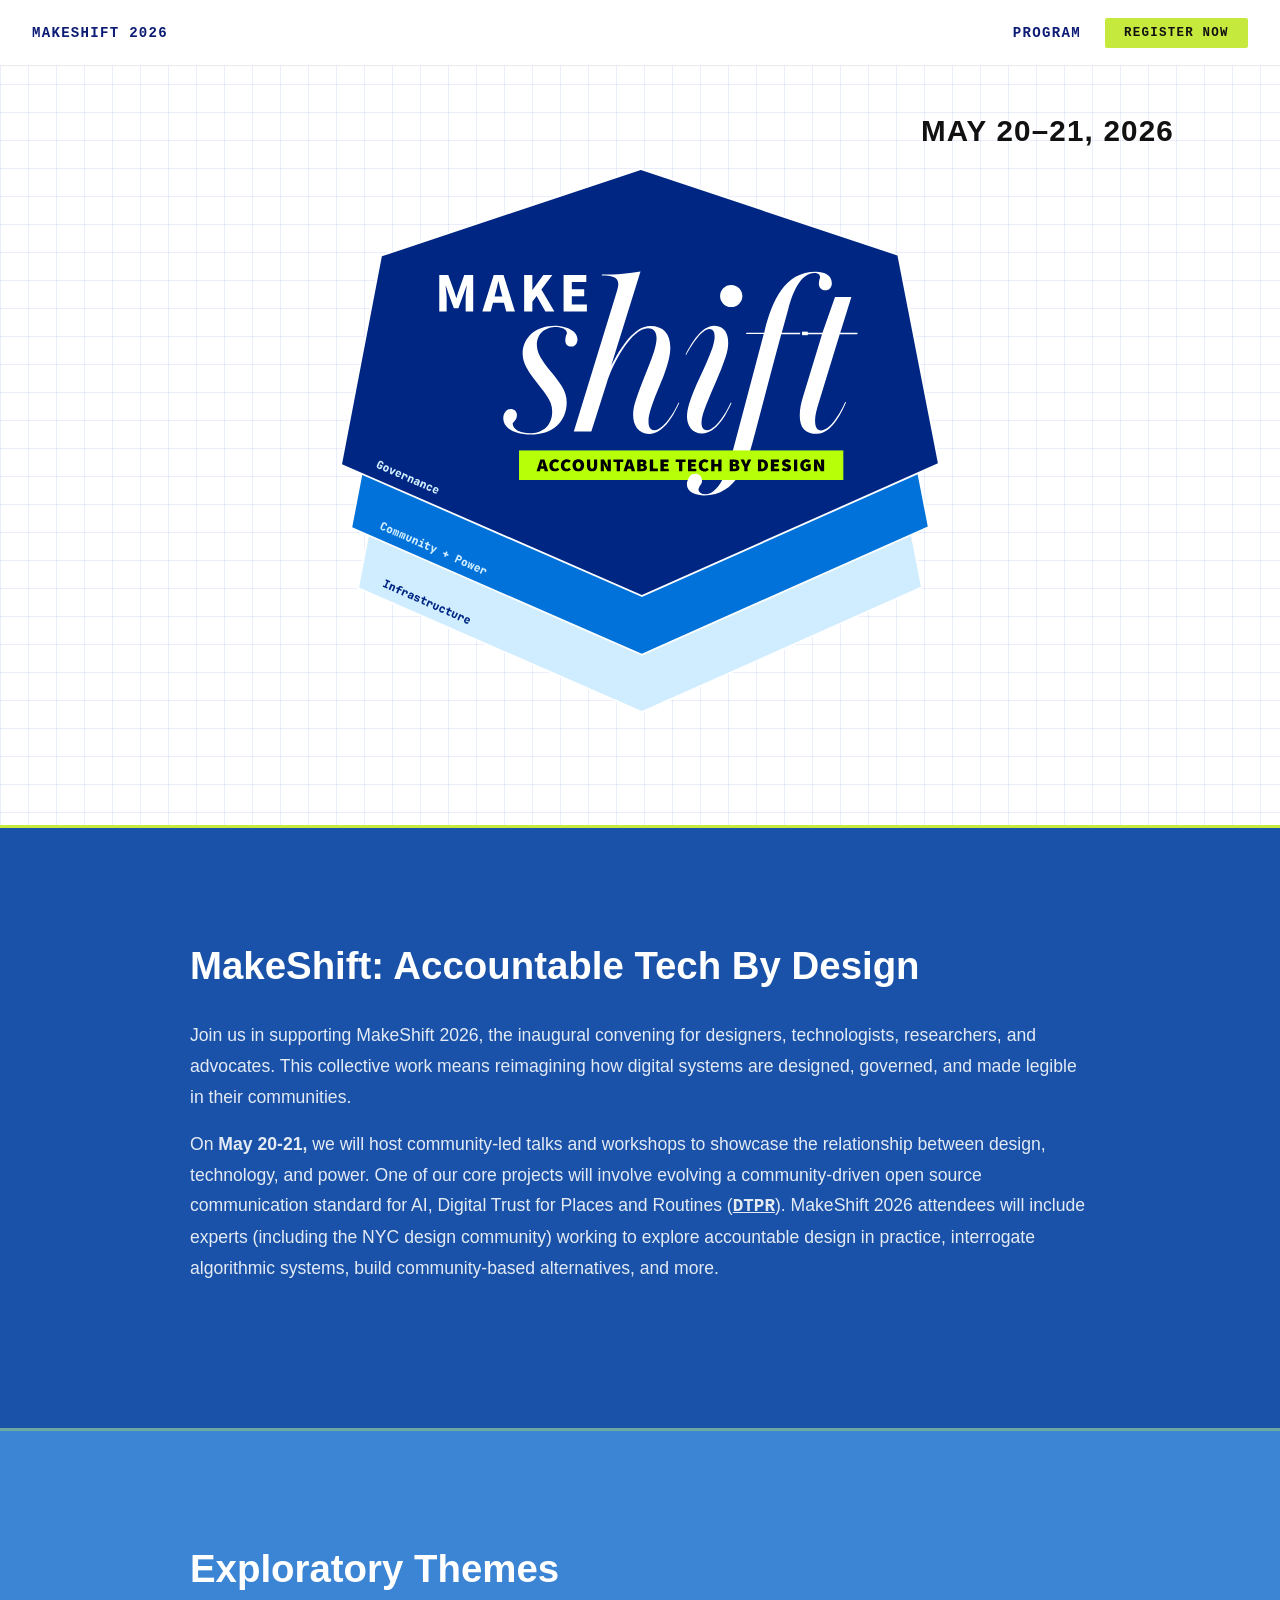
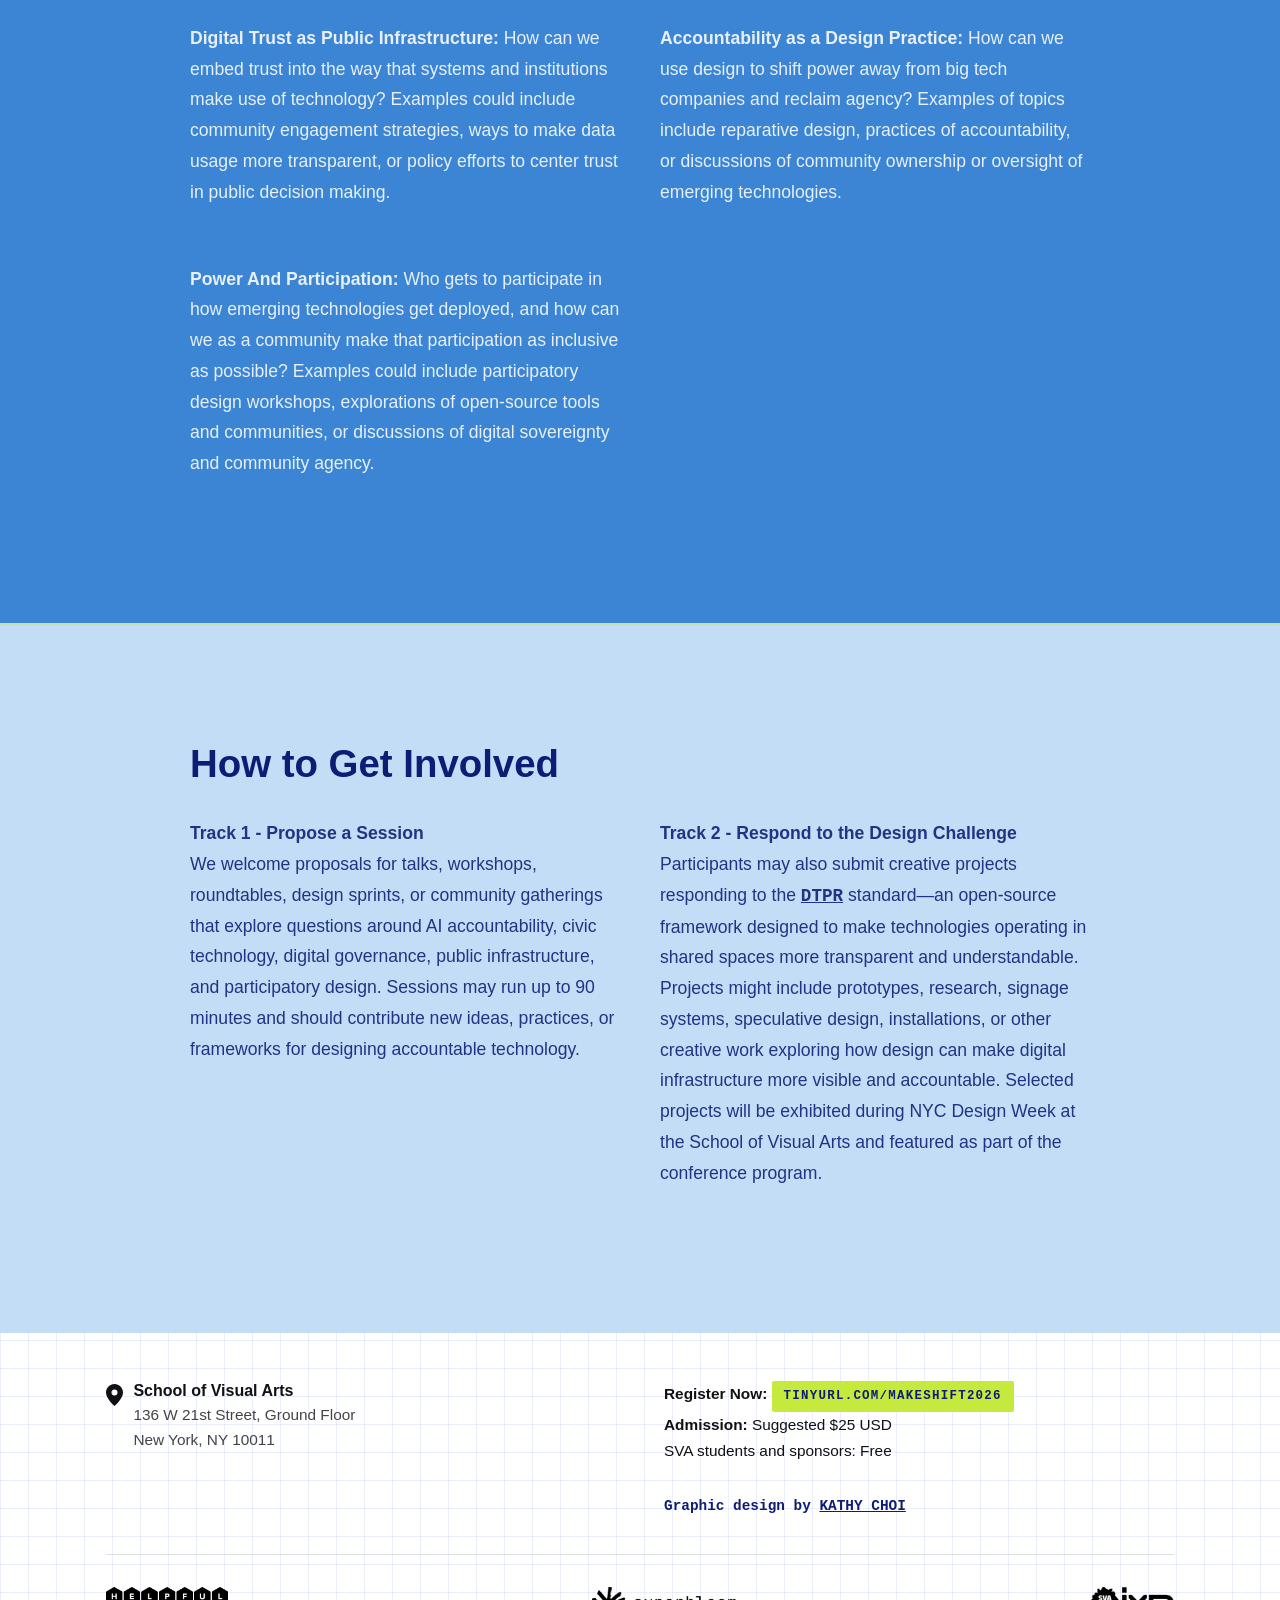
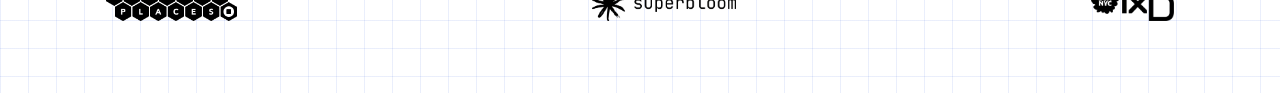
==== index.html @ b80d4a47 "Schedule upload Adds schedule and program" ====
<!DOCTYPE html>
<html lang="en">
<head>
  <meta charset="UTF-8">
  <meta name="viewport" content="width=device-width, initial-scale=1.0">
  <title>MakeShift 2026: Accountable Tech by Design</title>
  <link rel="preconnect" href="https://fonts.googleapis.com">
  <link rel="preconnect" href="https://fonts.gstatic.com" crossorigin>
  <link rel="stylesheet" type="text/css" href="style.css">

<!-- Privacy-friendly analytics by Plausible -->
<script async src="https://plausible.io/js/pa-3AYL2GlXq-wwllqpVMSTU.js"></script>
<script>
  window.plausible=window.plausible||function(){(plausible.q=plausible.q||[]).push(arguments)},plausible.init=plausible.init||function(i){plausible.o=i||{}};
  plausible.init()
</script>



</head>
<body>

  <nav>
            <a href="index.html" class="nav-brand">MakeShift 2026</a>
            <div class="nav-links">
                <a class="nav-brand" href="program.html">Program</a>
                <a class="btn-register" href="https://luma.com/602z282n">Register Now</a>
            </div>
        </nav>

  <div class="page">

    <p class="date">MAY 20–21, 2026</p>

    <!-- ── BADGE ────────────────────────────── -->
    <div class="hero">
      <div class="badge-wrap">
        <img src="assets/makeshift_hexagon.svg"
             alt="MakeShift 2026 — Accountable Tech by Design conference poster">
      </div>
    </div>

  </div><!-- /page (hero) -->

  <!-- ── THEME BLOCKS ─────────────────────── -->

  <section class="theme-block theme-gov">
    <div class="theme-inner">
      <p class="theme-label"></p>
      <h2 class="theme-title">MakeShift: Accountable Tech By Design</h2>
      <div >
        <p>Join us in supporting MakeShift 2026, the inaugural convening for designers, technologists, researchers, and advocates. This collective work means reimagining how digital systems are designed, governed, and made legible in their communities.


        </p>
          <p>On <strong>May 20-21,</strong> we will host community-led talks and workshops to showcase the relationship between design, technology, and power. One of our core projects will involve evolving a community-driven open source communication standard for AI, Digital Trust for Places and Routines (<a href="https://dtpr.io" style="color: #ffffff">DTPR</a>). MakeShift 2026 attendees will include experts (including the NYC design community) working to explore accountable design in practice, interrogate algorithmic systems, build community-based alternatives, and more. </p>


      </div>
    </div>
  </section>

  <section class="theme-block theme-royal">
    <div class="theme-inner">
      <p class="theme-label"></p>
      <h2 class="theme-title">Exploratory Themes</h2>
      <div class="theme-cols">
        <p><strong>Digital Trust as Public Infrastructure: </strong> How can we embed trust into the way that systems and institutions make use of technology? Examples could include community engagement strategies, ways to make data usage more transparent, or policy efforts to center trust in public decision making. </p>

        <p><strong>Accountability as a Design Practice:</strong> How can we use design to shift power away from big tech companies and reclaim agency? Examples of topics include reparative design, practices of accountability, or discussions of community ownership or oversight of emerging technologies.</p>

        <p><strong>Power And Participation:</strong> Who gets to participate in how emerging technologies get deployed, and how can we as a community make that participation as inclusive as possible? Examples could include participatory design workshops, explorations of open-source tools and communities, or discussions of digital sovereignty and community agency.</p>
      </div>
    </div>
  </section>

  <section class="theme-block theme-pale">
    <div class="theme-inner">
      <p class="theme-label"></p>
      <h2 class="theme-title">How to Get Involved</h2>
      <div class="theme-cols">
        <p><strong>Track 1 - Propose a Session</strong>

<br>We welcome proposals for talks, workshops, roundtables, design sprints, or community gatherings that explore questions around AI accountability, civic technology, digital governance, public infrastructure, and participatory design. Sessions may run up to 90 minutes and should contribute new ideas, practices, or frameworks for designing accountable technology.</p>
        <p><strong>Track 2 - Respond to the Design Challenge</strong>

<br>Participants may also submit creative projects responding to the <a href="https://dtpr.io">DTPR</a> standard—an open-source framework designed to make technologies operating in shared spaces more transparent and understandable.

Projects might include prototypes, research, signage systems, speculative design, installations, or other creative work exploring how design can make digital infrastructure more visible and accountable. Selected projects will be exhibited during NYC Design Week at the School of Visual Arts and featured as part of the conference program.</p>
      </div>
    </div>
  </section>

  <div class="page">
    <!-- ── INFO ─────────────────────────────── -->
    <div class="info">
      <div class="venue">
        <div class="venue-row">
          <svg class="pin" width="17" height="22" viewBox="0 0 17 22" fill="none">
            <path d="M8.5 0C3.81 0 0 3.81 0 8.5c0 6.38 8.5 13.5 8.5 13.5S17 14.88 17 8.5C17 3.81 13.19 0 8.5 0zm0 11.5a3 3 0 1 1 0-6 3 3 0 0 1 0 6z" fill="#111"/>
          </svg>
          <div>
            <div class="venue-name">School of Visual Arts</div>
            <div class="venue-addr">136 W 21st Street, Ground Floor<br>New York, NY 10011</div>
            
          </div>
        </div>
      </div>

      <div class="registration">
        <p class="reg-item"><strong>Register Now:</strong>  <a class="btn-footer" href="https://luma.com/602z282n">tinyurl.com/makeshift2026</a>
        <p class="reg-item"><strong>Admission:</strong> Suggested $25 USD<br>SVA students and sponsors: Free</p>
        <br><p class="cite-kathy">Graphic design by <a href="https://kathleenchoi.com">Kathy Choi</a></</p>
      </div>
    </div>

    <hr>

    <!-- ── LOGOS ─────────────────────────────── -->
    <div class="logos">
     <img src="assets/hp-black.png" alt="Helpful Places logo">
     <img src="assets/sprblm-horizontal.png" alt="superbloom logo">
     <img src="assets/ixd-logo.png" alt="ixd sva logo">
     
    </div>

  </div><!-- /page -->

</body>
</html>
---- style.css ----
@font-face {
      font-family: 'JetBrains Mono';
      src: url('Fonts/JetBrainsMono-ExtraBold.ttf') format('truetype');
      font-weight: 800;
}
@font-face {
    font-family: 'Source Sans';
    src: url('Fonts/SourceSansVariable-Roman.otf') format('opentype');
    font-weight: 100 900;
}

*, *::before, *::after { box-sizing: border-box; margin: 0; padding: 0; }

:root {
    --navy:       #0d1c75;
    --gov-blue:   #1952a8;
    --royal-blue: #3b85d4;
    --pale-blue:  #c2ddf5;
    --lime:       #c6e93d;
    --ink:        #111111;
    --grid:       rgba(65, 105, 225, 0.11);
}

body {
    font-family: 'Source Sans', 'Helvetica Neue', Arial, sans-serif;
    font-weight: 400;
    background-color: #ffffff;
    background-image:
    linear-gradient(var(--grid) 1px, transparent 1px),
    linear-gradient(90deg, var(--grid) 1px, transparent 1px);
    background-size: 28px 28px;
    color: var(--ink);
    min-height: 100vh;
}

/* ── NAV ─────────────────────────────────── */
nav {
    display: flex;
    align-items: center;
    justify-content: space-between;
    padding: 1.1rem 2rem;
    border-bottom: 1px solid rgba(0,0,0,0.08);
    background: rgba(255,255,255,0.88);
    backdrop-filter: blur(6px);
    position: sticky;
    top: 0;
    z-index: 100;
    
}

.nav-brand {
    font-family: 'JetBrains Mono', 'Courier New', monospace;
    font-weight: 800;
    font-size: 0.88rem;
    letter-spacing: 0.09em;
    white-space: nowrap;
    text-transform: uppercase;
    text-decoration:none;
    
}

.nav-links{
    display:flex;
    gap:1.5rem;
    align-items:center;
} 

.btn-register {
    display: inline-block;
    background: var(--lime);
    color: var(--ink);
    font-family: 'JetBrains Mono', 'Courier New', monospace;
    font-weight: 800;
    font-size: 0.78rem;
    letter-spacing: 0.1em;
    text-transform: uppercase;
    text-decoration: none;
    padding: 0.5rem 1.2rem;
    border-radius: 2px;
    transition: opacity 0.15s;
}
.btn-register:hover { opacity: 0.6; }

.btn-footer {
    display: inline-block;
    background: var(--lime);
    color: var(--navy);
    font-family: 'JetBrains Mono', 'Courier New', monospace;
    font-weight: 800;
    font-size: 0.78rem;
    letter-spacing: 0.1em;
    text-transform: uppercase;
    text-decoration: none;
    padding: 0.3rem 0.75rem;
    border-radius: 2px;
    transition: opacity 0.15s;
}
.btn-footer:hover { opacity: 0.6; }
 

/* ── PAGE ────────────────────────────────── */
.page {
    max-width: 1100px;
    margin: 0 auto;
    padding: 3rem 1rem 4.5rem;
}

/* ── DATE ────────────────────────────────── */
.date {
    text-align: right;
    font-family: 'Source Sans', sans-serif;
    font-weight: 900;
    font-size: clamp(1.3rem, 2.8vw, 1.85rem);
    letter-spacing: 0.04em;
    margin-bottom: 1.25rem;
}

/* ── HERO BADGE ──────────────────────────── */
.hero {
    display: flex;
    justify-content: center;
    margin-bottom: 2.5rem;
}

.badge-wrap {
    width: 100%;
    max-width: 600px;
}
.badge-wrap img {
    width: 100%;
    height: auto;
    display: block;
}

/* ── INFO GRID ───────────────────────────── */
.info {
    display: grid;
    grid-template-columns: 1fr 1fr;
    gap: 3rem;
    margin-bottom: 2.5rem;
    align-items: start;
}

.venue-row { display: flex; gap: 0.65rem; align-items: flex-start; }
.pin { flex-shrink: 0; margin-top: 3px; }
.venue-name { font-weight: 900; font-size: 1rem; line-height: 1.3; }
.venue-addr { color: #444; font-size: 0.96rem; line-height: 1.6; margin-top: 0.1rem; }
.cite-kathy {color: var(--navy); font-family: 'JetBrains Mono', 'Courier New', monospace; font-weight: 800; font-size: .9rem; margin-top: 1rem; }

.reg-item { font-size: 0.96rem; line-height: 1.7; }
.reg-item strong { font-weight: 900; }
a {
    color: var(--navy);
    font-family: 'JetBrains Mono', 'Courier New', monospace;
    font-weight: 800;
    text-transform: uppercase;
    text-decoration-line: underline;
    transition: opacity 0.15s;
}
a:hover { opacity: 0.6; }

/* ── THEME BLOCKS ────────────────────────── */
.theme-block {
    padding: 5rem 2rem 8rem;
    background-attachment: fixed; /* subtle parallax feel */
    
}
.theme-inner {
    max-width: 900px;
    margin: 0 auto;
}
.theme-label {
    font-family: 'JetBrains Mono', 'Courier New', monospace;
    font-weight: 800;
    font-size: 0.78rem;
    letter-spacing: 0.14em;
    text-transform: uppercase;
    margin-bottom: 1.25rem;
    opacity: 0.6;
}
.theme-title {
    font-family: 'Source Sans', sans-serif;
    font-weight: 900;
    font-size: clamp(1.6rem, 3.5vw, 2.4rem);
    line-height: 1.15;
    margin-bottom: 2rem;
    
}
.theme-cols {
    display: grid;
    grid-template-columns: 1fr 1fr;
    gap: 2.5rem;
    
}
.theme-block div p {
    font-size: 1.1rem;
    line-height: 1.75;
    opacity: 0.88;
    padding-bottom: 1rem;
}

/* Block colours */
.theme-gov   { background: #1952a8; color: #ffffff; }
.theme-royal { background: #3b85d4; color: #ffffff; }
.theme-pale  { background: #c2ddf5; color: #0d1c75; }

/* Lime accent stripe above each block */
.theme-block + .theme-block { border-top: 3px solid rgba(198,233,61,0.35); }
.theme-gov { border-top: 3px solid var(--lime); }

/* ── DIVIDER ─────────────────────────────── */
hr { border: none; border-top: 1.5px solid #e0e0e0; margin-bottom: 2rem; margin-top: 1rem }

/* ── LOGOS ───────────────────────────────── */
.logos {
    display: flex;
    align-items: center;
    justify-content: space-between;
    flex-wrap: wrap;
    gap: 1.5rem;
}
.logos img { height: 34px; width: auto; object-fit: contain; }
.ixd-logo {
    display: flex;
    align-items: center;
    gap: 6px;
    font-family: 'JetBrains Mono', monospace;
    font-weight: 800;
    font-size: 1.15rem;
    letter-spacing: 0.04em;
}

/*-----SCHEDULE------------------------------*/
.schedule{
    padding:0 32px 48px;
    background-color:#f5f0e8
}

.day-schedule-table{
    width:100%;
    border-collapse:collapse;
    table-layout:fixed;
    font-family:'Source Sans', 'Helvetica Neue', Arial, sans-serif
    /* font-family: 'JetBrains Mono', 'Courier New', monospace; */
}

.day-schedule-table col.col-time {width:150px;}
.day-schedule-table col.col-session {width:auto;}
.day-schedule-table col.col-location {width:90px;}

/* Section header rows  */
.day-label{
    font-size: 13px;
    letter-spacing: 0.12em;
    text-transform: uppercase;
    color:#888;
    border-top: 1px solid #ccc;
    padding: 16px 0 12px;
}

.day-schedule-table td {
    padding:16px 12px 16px 0;
    border-bottom:1px solid #ddd;
    vertical-align: top;
}

.day-schedule-table td *{
    margin-bottom:15px;
}

.day-schedule-table td:first-child {
    padding-left:0;
}

.session-time {
    font-size:13px;
    font-weight:500;
    white-space:nowrap;
}

.session-title{
    font-size:16px;
    line-height:1.25;
    margin-bottom:4px;
    font-weight:800;
    text-transform:capitalize;
}

.session-desc{
    font-size:13px;
    line-height:1.5;
    margin-bottom: 6px;
}

.session-speaker{
    font-size:13px;
    font-weight:600;
    text-transform: uppercase;
}

.session-location {
    font-size:13px;
    white-space:nowrap
    
}

.session-label {
    display:inline-block;
    font-size:10px;
    font-weight:700;
    letter-spacing:0.1em;
    text-transform:uppercase;
    padding:3px 8px;
    margin-bottom:6px;

}

.label-break {background:#ddd; color:#666}
.label-plenary {background:#111; color: #fff}
.label-breakout {background:var(--royal-blue); color:#fff}



/* ── RESPONSIVE ──────────────────────────── */
@media (max-width: 580px) {
    nav {
        padding: 1rem 1.25rem;
        gap: 0.75rem;
        align-items:flex-start;
        padding-top:2.5rem;
    }
    .nav-brand {
        font-size: 0.82rem; /* slightly smaller so it doesn't crowd */
    }

    .nav-links {
        gap: 1rem;
        flex-direction: column;
        align-items:flex-end;
    }

    .btn-register {
        font-size: 0.72rem;
        padding: 0.45rem 0.9rem;
    }

    
    .page { padding: 2rem 1.25rem 3rem; }
    .info { grid-template-columns: 1fr; gap: 1.75rem; }
    .theme-block { padding: 3.5rem 1.25rem; }
    .theme-cols { grid-template-columns: 1fr; gap: 1.25rem; }
}
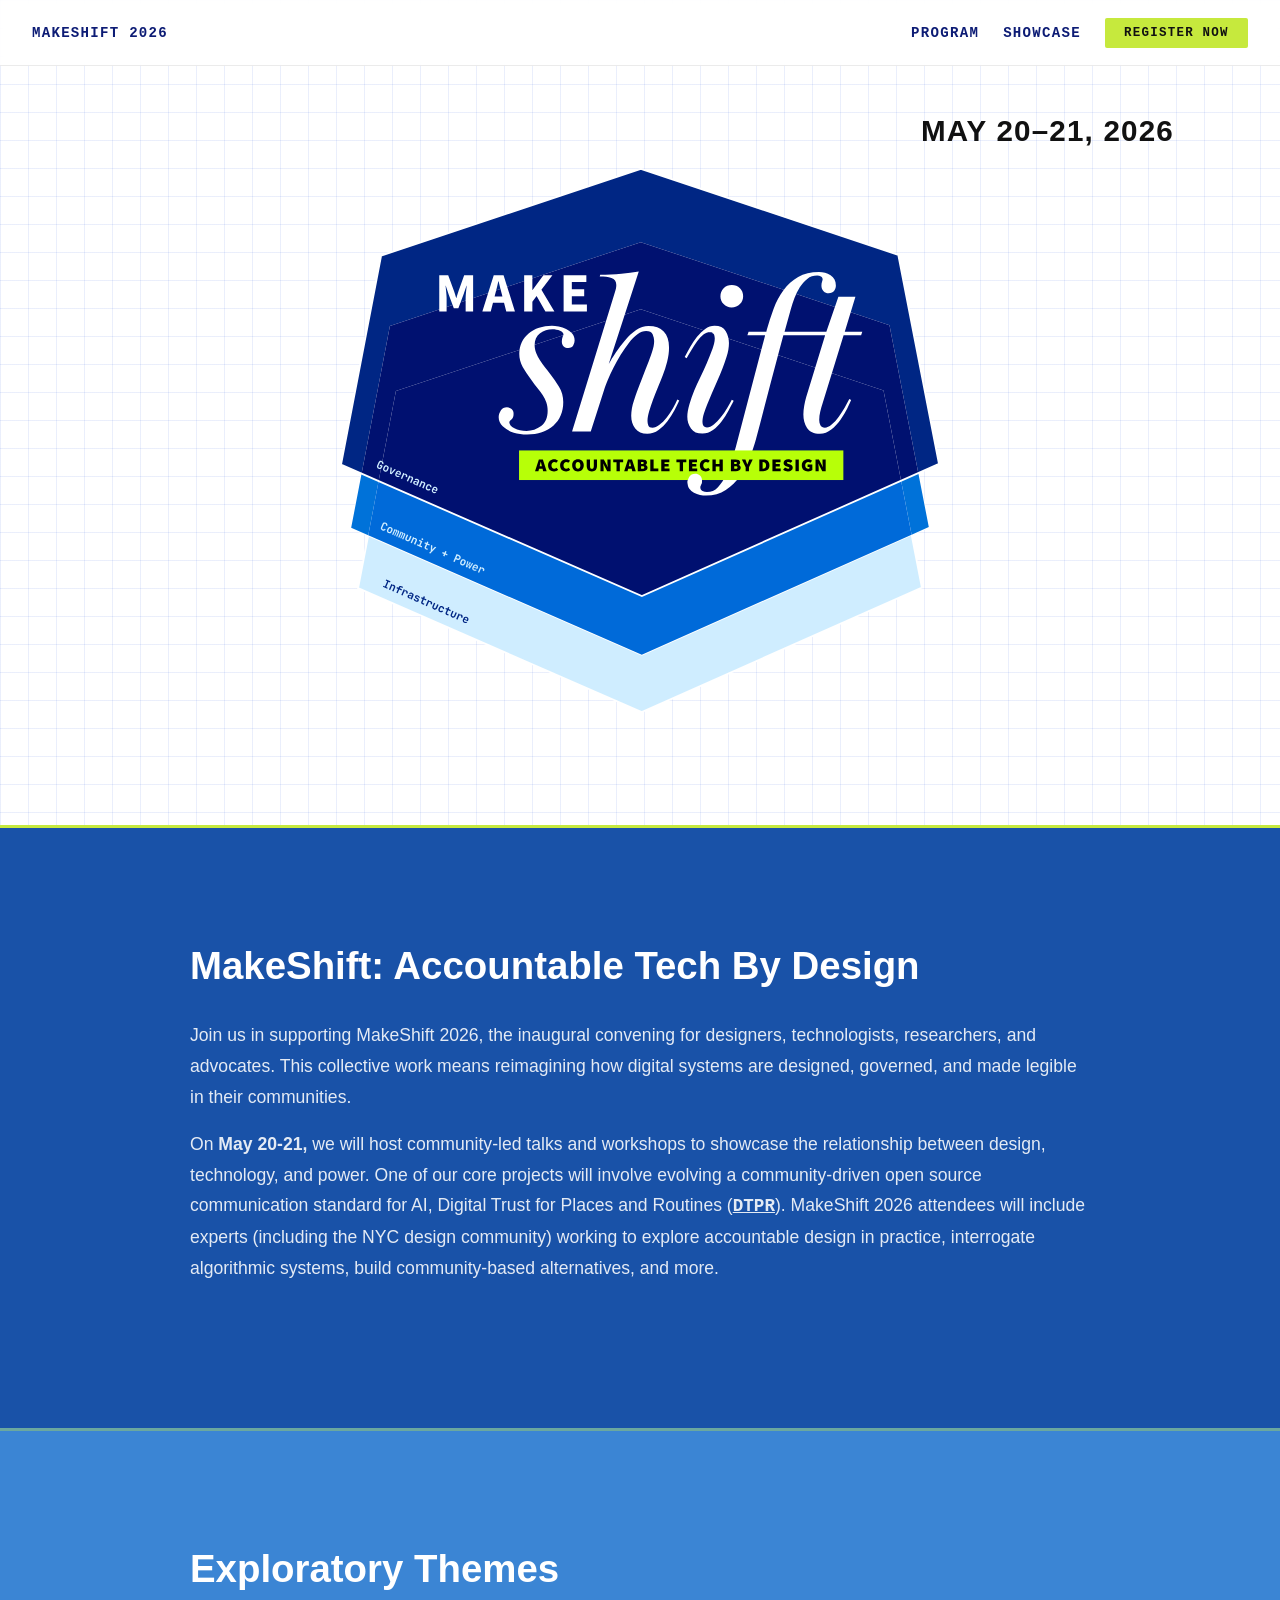
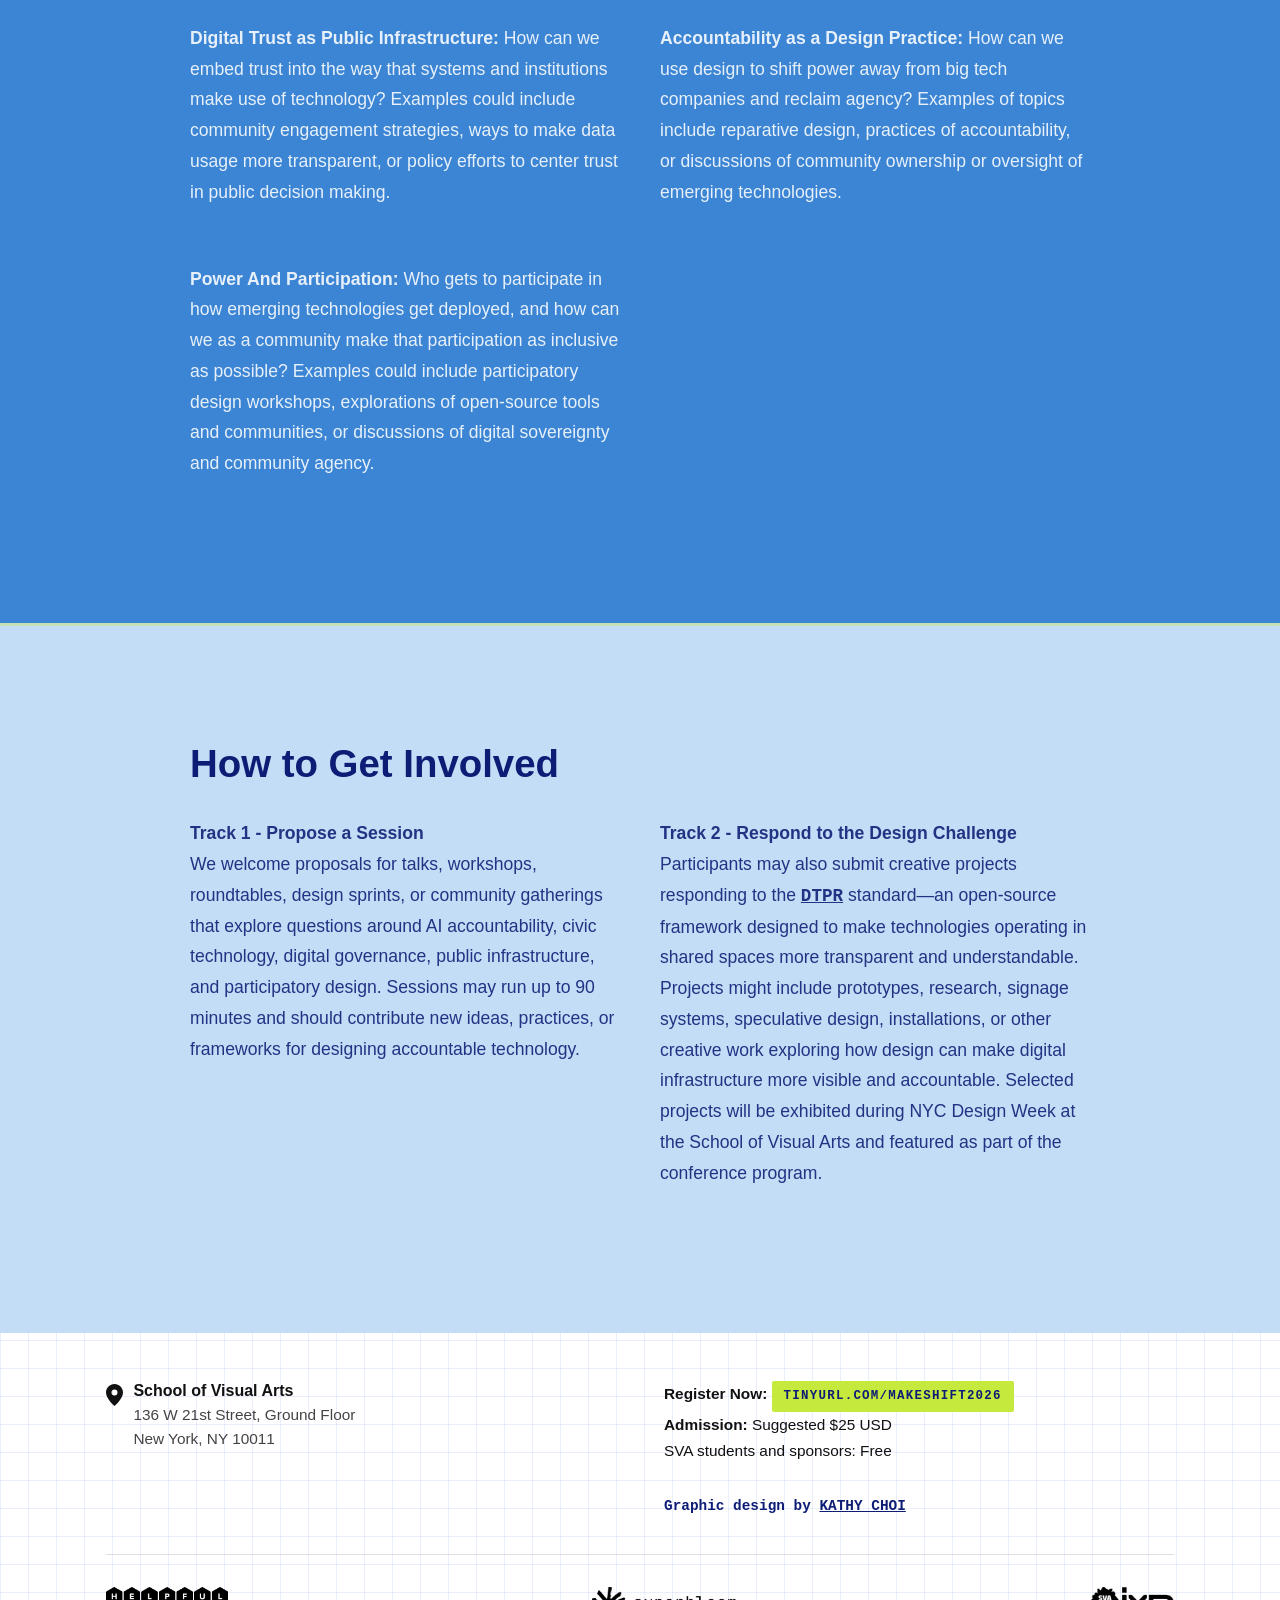
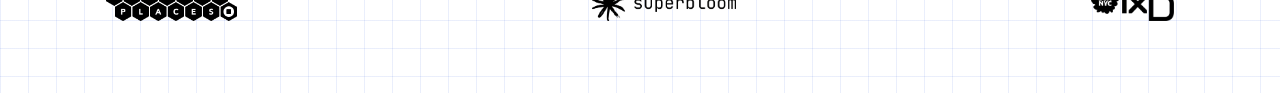
==== commit c46929d6: "Program and Showcase Updated program and showcase page" ====
--- a/index.html
+++ b/index.html
@@ -24,9 +24,11 @@
             <a href="index.html" class="nav-brand">MakeShift 2026</a>
             <div class="nav-links">
                 <a class="nav-brand" href="program.html">Program</a>
+                <a class="nav-brand" href="showcase.html">Showcase</a>
                 <a class="btn-register" href="https://luma.com/602z282n">Register Now</a>
             </div>
         </nav>
+
 
   <div class="page">
 
--- a/style.css
+++ b/style.css
@@ -233,7 +233,7 @@
 /*-----SCHEDULE------------------------------*/
 .schedule{
     padding:0 32px 48px;
-    background-color:#f5f0e8
+    background-color:rgb(255, 251, 246)
 }
 
 .day-schedule-table{
@@ -250,7 +250,7 @@
 
 /* Section header rows  */
 .day-label{
-    font-size: 13px;
+    font-size: 15px;
     letter-spacing: 0.12em;
     text-transform: uppercase;
     color:#888;
@@ -273,13 +273,13 @@
 }
 
 .session-time {
-    font-size:13px;
+    font-size:15px;
     font-weight:500;
     white-space:nowrap;
 }
 
 .session-title{
-    font-size:16px;
+    font-size:18px;
     line-height:1.25;
     margin-bottom:4px;
     font-weight:800;
@@ -287,7 +287,7 @@
 }
 
 .session-desc{
-    font-size:13px;
+    font-size:15px;
     line-height:1.5;
     margin-bottom: 6px;
 }
@@ -300,7 +300,7 @@
 
 .session-location {
     font-size:13px;
-    white-space:nowrap
+    white-space:nowrap;
     
 }
 
@@ -319,6 +319,57 @@
 .label-plenary {background:#111; color: #fff}
 .label-breakout {background:var(--royal-blue); color:#fff}
 
+.expo-items{
+    display:grid;
+    gap:0;
+    grid-template-columns: minmax(300px, 1fr) minmax(300px, 1fr);
+    padding:0 2rem;
+    font-family: 'Source Sans', 'Helvetica Neue', Arial, sans-serif;
+    
+}
+
+
+.expo-item{
+    padding:1.5rem;
+    border-right: 0.5px solid #666;
+    border-bottom: 0.5px solid #666;
+    background:rgb(255, 251, 246);
+}
+   
+
+.expo-item:nth-child(odd){
+     border-top:0.5rem solid var(--royal-blue)
+}
+
+.expo-item:nth-child(even){
+    border-top:0.5rem solid var(--lime)
+}
+
+
+.expo-people{
+    font-size:15px;
+    font-weight:400;
+    margin-bottom:0.75rem;
+    height:3rem;;
+    line-height:1.5;
+}
+
+.expo-title{
+    font-size:18px;
+    line-height:1.5;
+    margin-bottom:0.5rem;
+    font-weight:800;
+    text-transform:capitalize;
+}
+
+.expo-desc{
+    font-size:15px;
+    line-height:2;
+    margin-bottom: 6px;
+    line-height:1.5;
+
+}
+
 
 
 /* ── RESPONSIVE ──────────────────────────── */
@@ -349,4 +400,43 @@
     .info { grid-template-columns: 1fr; gap: 1.75rem; }
     .theme-block { padding: 3.5rem 1.25rem; }
     .theme-cols { grid-template-columns: 1fr; gap: 1.25rem; }
-}
+
+    /* Schedule: stack time/label above full-width title & description */
+    .schedule { padding: 0 16px 32px; }
+
+    .day-schedule-table,
+    .day-schedule-table tbody,
+    .day-schedule-table tr,
+    .day-schedule-table td {
+        display: block;
+        width: 100%;
+    }
+    .day-schedule-table { table-layout: auto; }
+    .day-schedule-table colgroup { display: none; }
+
+    .day-schedule-table tr {
+        padding: 14px 0;
+        border-bottom: 1px solid #ddd;
+    }
+    .day-schedule-table td {
+        padding: 0;
+        border-bottom: none;
+    }
+
+    .day-schedule-table td.day-label {
+        padding: 14px 0 10px;
+        border-bottom: none;
+    }
+
+    .session-time {
+        font-weight: 700;
+        margin-bottom: 8px;
+    }
+    .session-title {
+        font-size: 17px;
+    }
+
+    .expo-items{
+        grid-template-columns: 1fr;
+    }
+}
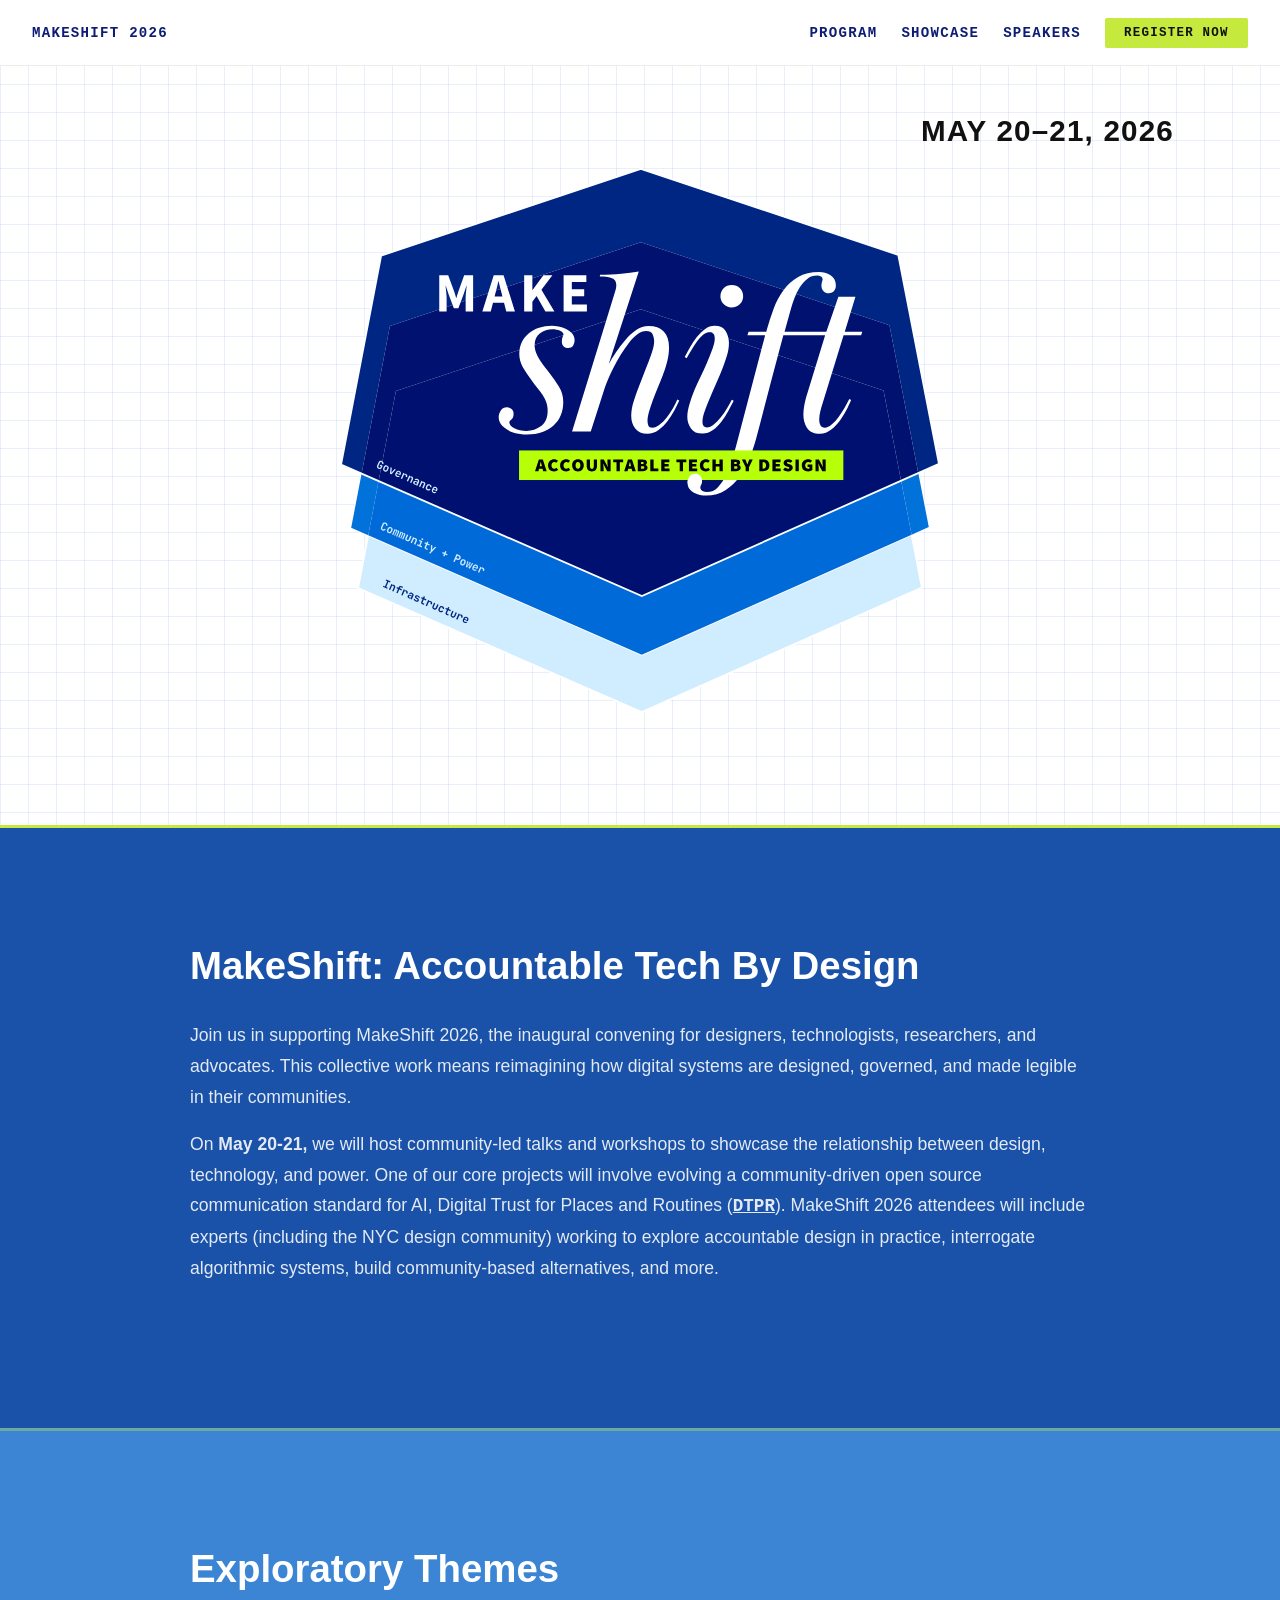
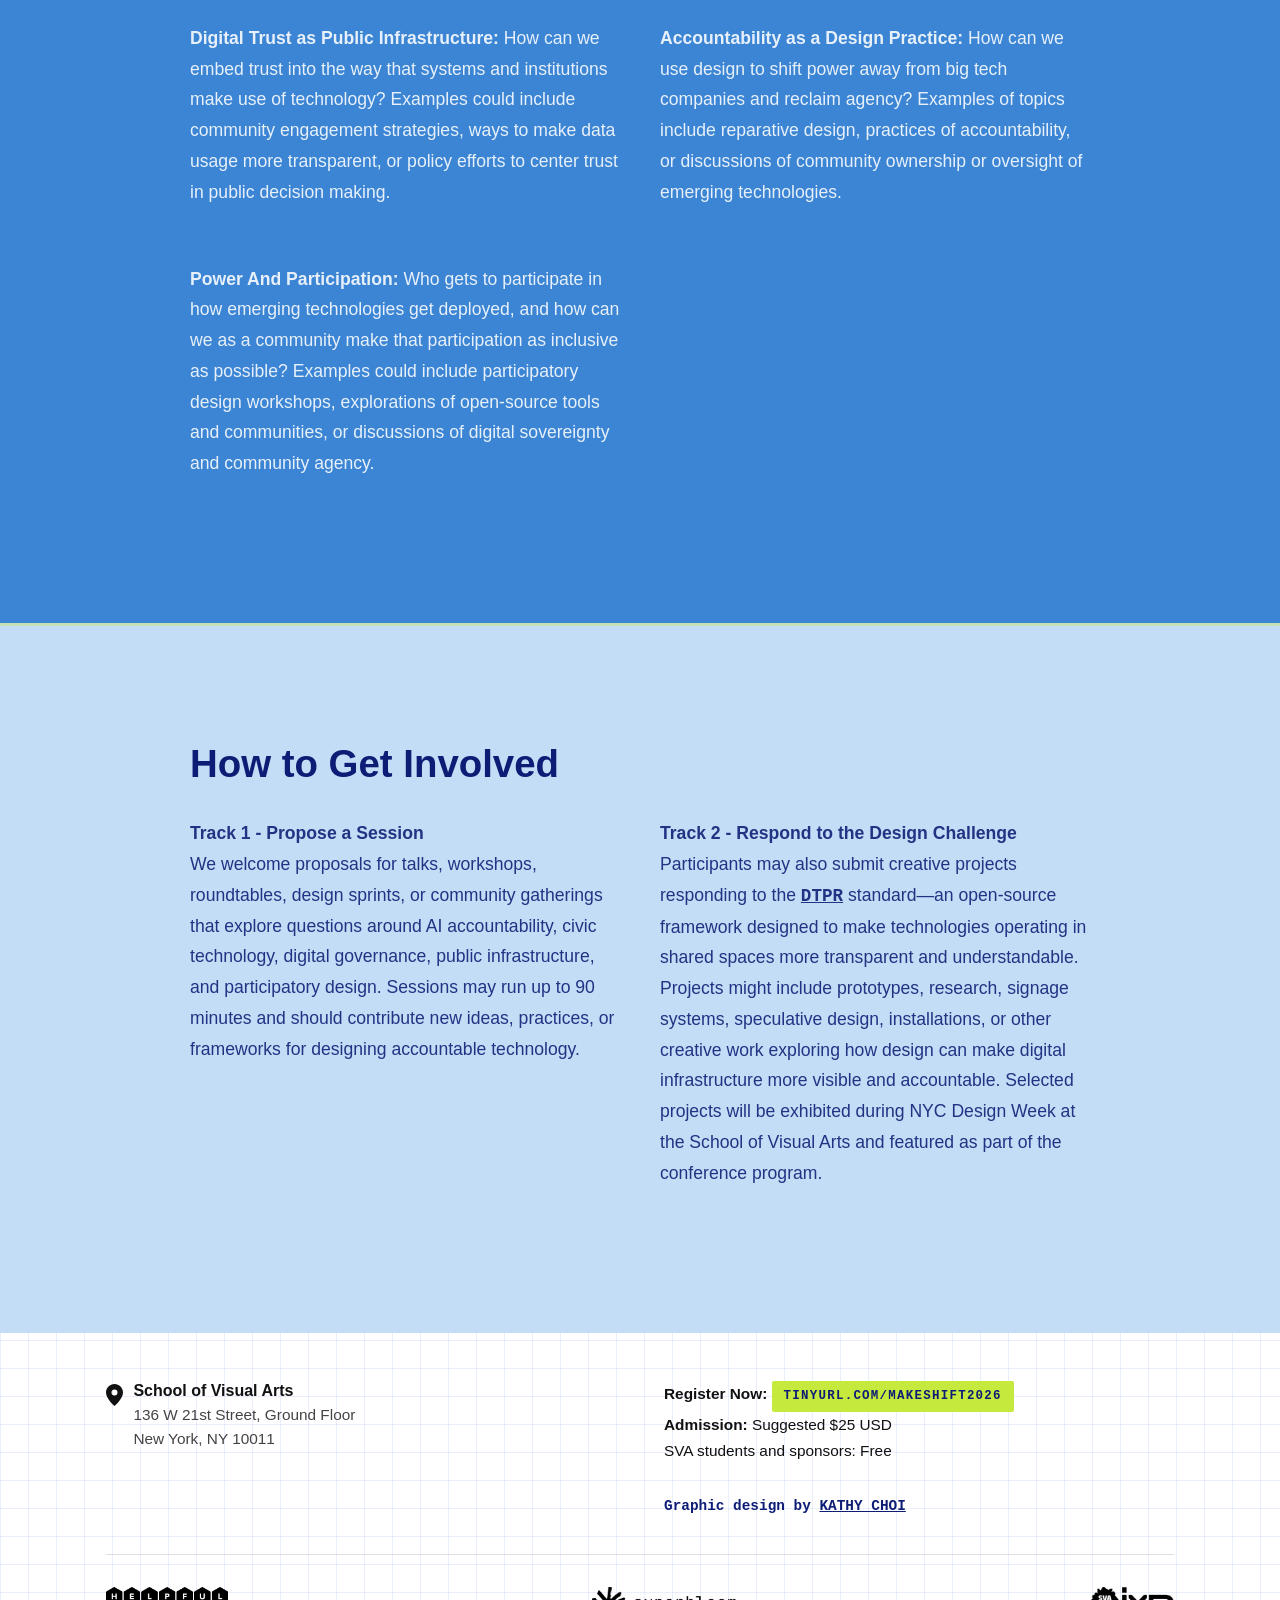
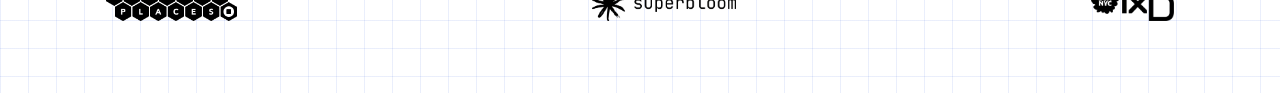
==== commit 07f37888: "speakers added speakers list" ====
--- a/index.html
+++ b/index.html
@@ -20,11 +20,12 @@
 </head>
 <body>
 
-  <nav>
+ <nav>
             <a href="index.html" class="nav-brand">MakeShift 2026</a>
             <div class="nav-links">
                 <a class="nav-brand" href="program.html">Program</a>
                 <a class="nav-brand" href="showcase.html">Showcase</a>
+                <a class="nav-brand" href="speakers.html">Speakers</a>
                 <a class="btn-register" href="https://luma.com/602z282n">Register Now</a>
             </div>
         </nav>
--- a/style.css
+++ b/style.css
@@ -337,27 +337,30 @@
 }
    
 
-.expo-item:nth-child(odd){
-     border-top:0.5rem solid var(--royal-blue)
-}
-
-.expo-item:nth-child(even){
-    border-top:0.5rem solid var(--lime)
-}
-
+.expo-pic-and-name{
+    display:flex;
+    align-items:center;
+    margin-bottom:20px;
+    margin-bottom:1.5rem;
+}
+.expo-pic-and-name img{
+    width:50px;
+    height:50px;
+    border-radius:50%;
+    margin-right:1rem;
+}
 
 .expo-people{
     font-size:15px;
     font-weight:400;
-    margin-bottom:0.75rem;
-    height:3rem;;
     line-height:1.5;
+    
 }
 
 .expo-title{
     font-size:18px;
     line-height:1.5;
-    margin-bottom:0.5rem;
+    margin-bottom:1rem;
     font-weight:800;
     text-transform:capitalize;
 }
@@ -368,6 +371,40 @@
     margin-bottom: 6px;
     line-height:1.5;
 
+}
+
+.profile-container{
+    display:grid;
+    grid-template-columns: 1fr 1fr;
+    background-color:rgb(255, 251, 246)
+}
+
+.profile{
+    padding:1.5rem;
+    font-family: 'Source Sans', 'Helvetica Neue', Arial, sans-serif;
+    font-size:16px;
+    line-height:1.5;
+    border-right: 0.5px solid #666;
+    border-bottom: 0.5px solid #666;
+    
+}
+
+
+.pic-and-name{
+    display:flex;
+    align-items: center;
+    margin-bottom:20px;
+    font-size:18px;
+    font-weight:800;
+}
+
+.pic-and-name img{
+    border-radius:50%;
+    width:125px;
+    height:125px;
+    object-fit:cover;
+    object-position:center;
+    margin-right:1rem;
 }
 
 
@@ -439,4 +476,8 @@
     .expo-items{
         grid-template-columns: 1fr;
     }
-}
+
+    .profile-container{
+        grid-template-columns: 1fr;
+    }
+}
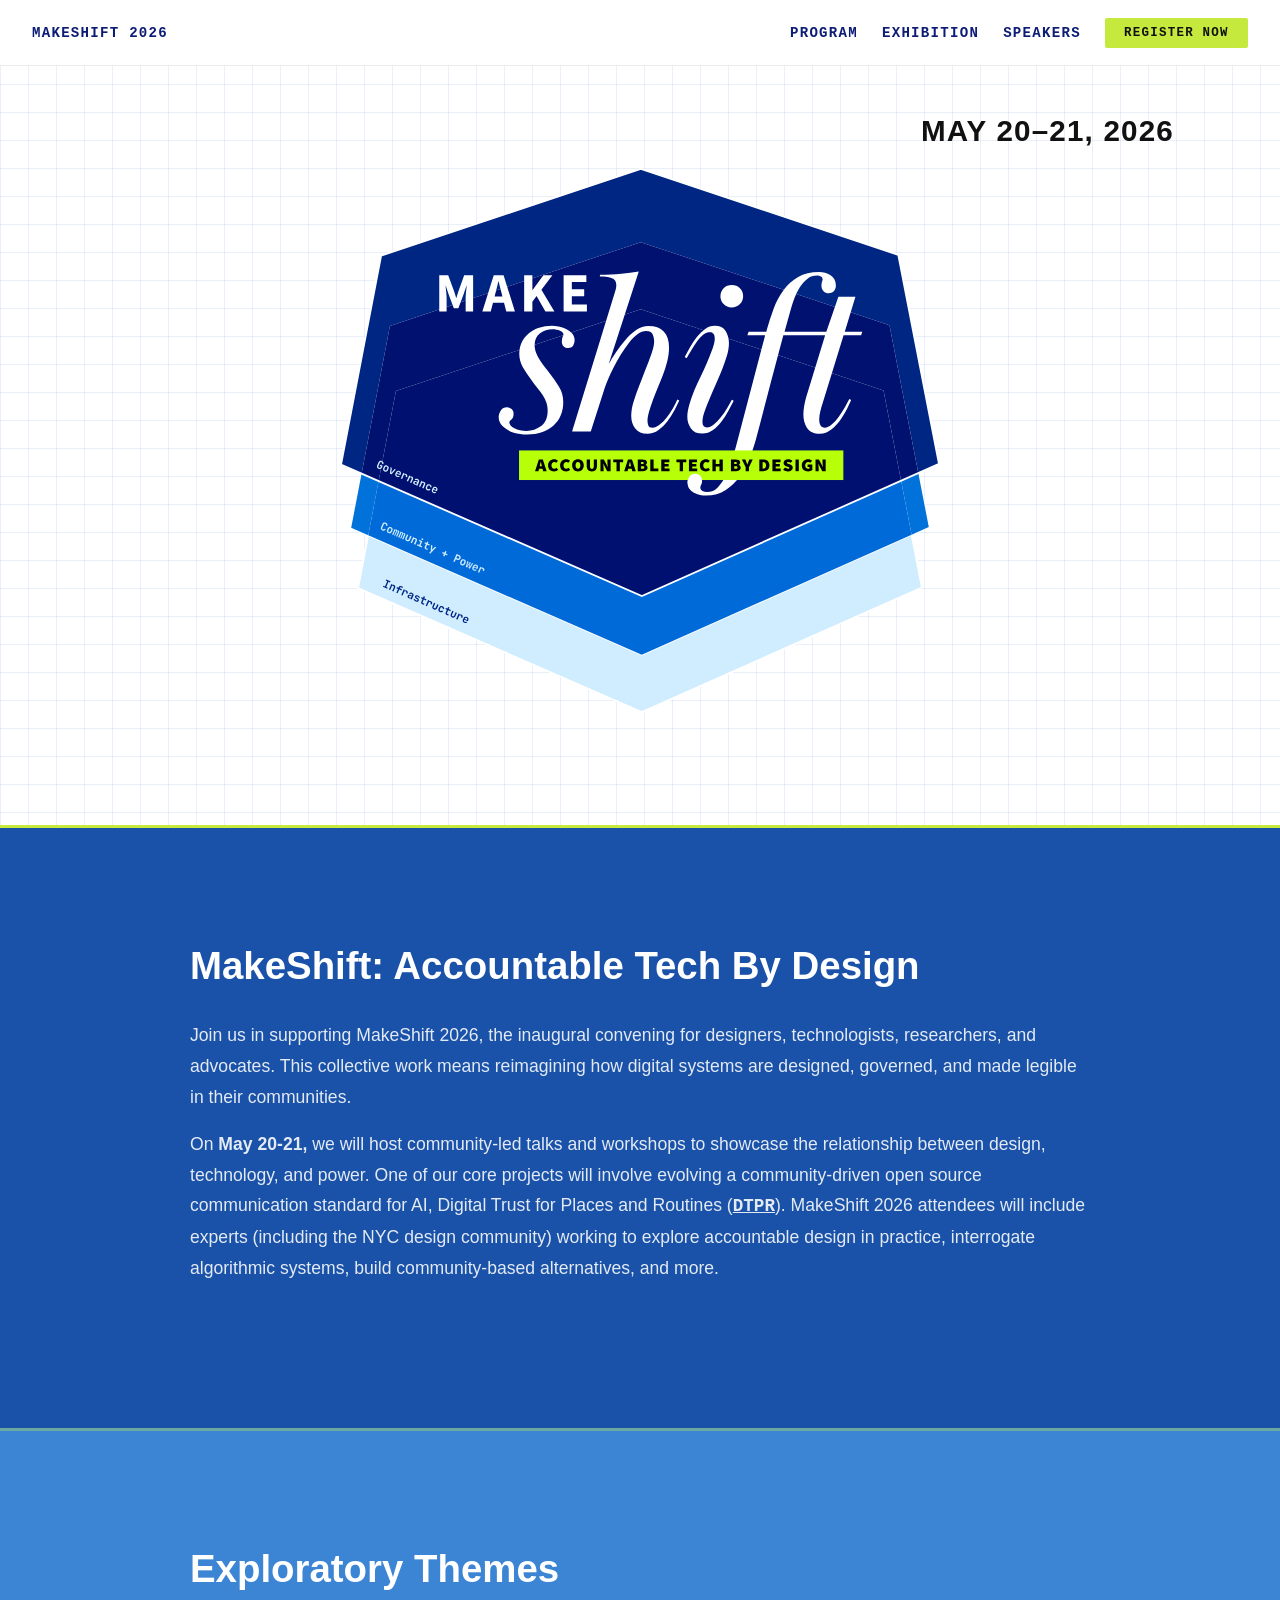
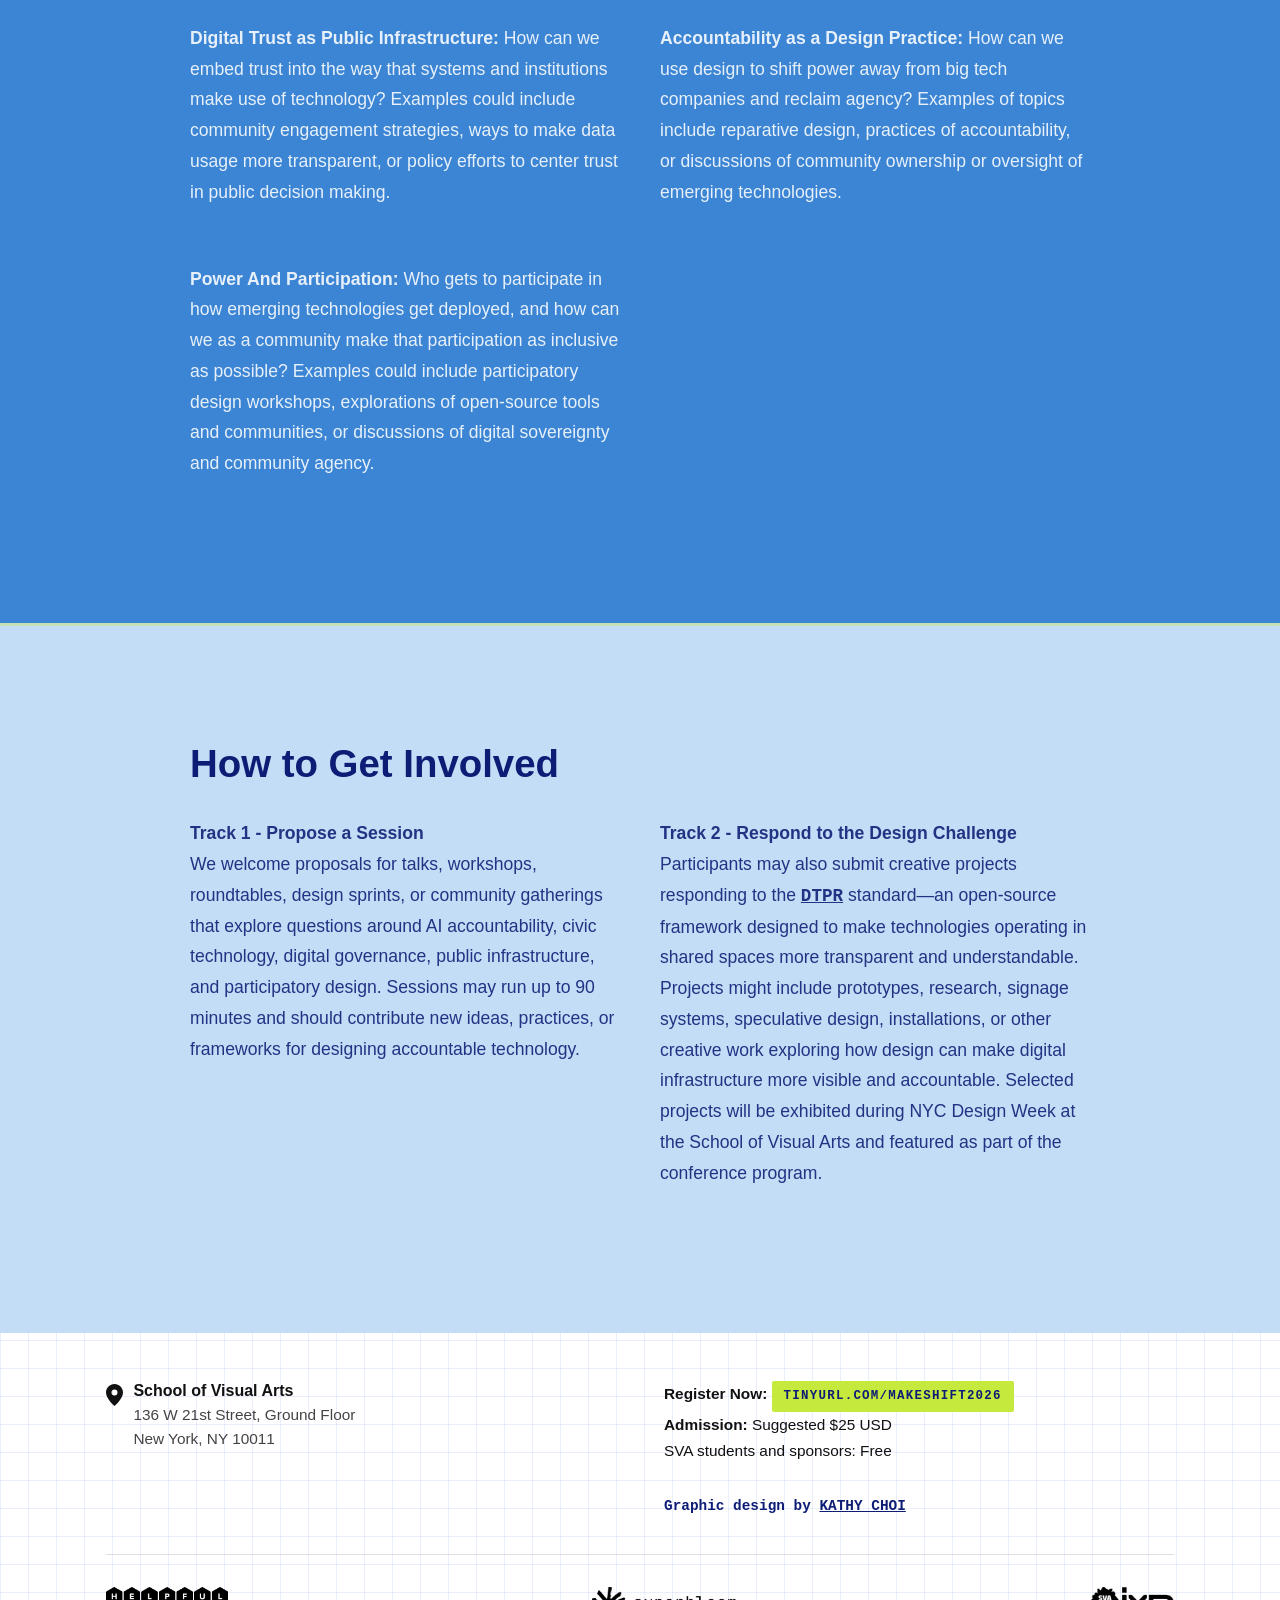
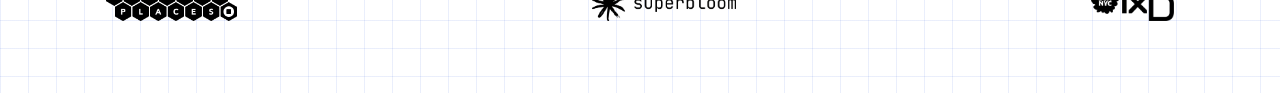
==== commit e692ad25: "Update index.html" ====
--- a/index.html
+++ b/index.html
@@ -24,7 +24,7 @@
             <a href="index.html" class="nav-brand">MakeShift 2026</a>
             <div class="nav-links">
                 <a class="nav-brand" href="program.html">Program</a>
-                <a class="nav-brand" href="showcase.html">Showcase</a>
+                <a class="nav-brand" href="showcase.html">Exhibition</a>
                 <a class="nav-brand" href="speakers.html">Speakers</a>
                 <a class="btn-register" href="https://luma.com/602z282n">Register Now</a>
             </div>
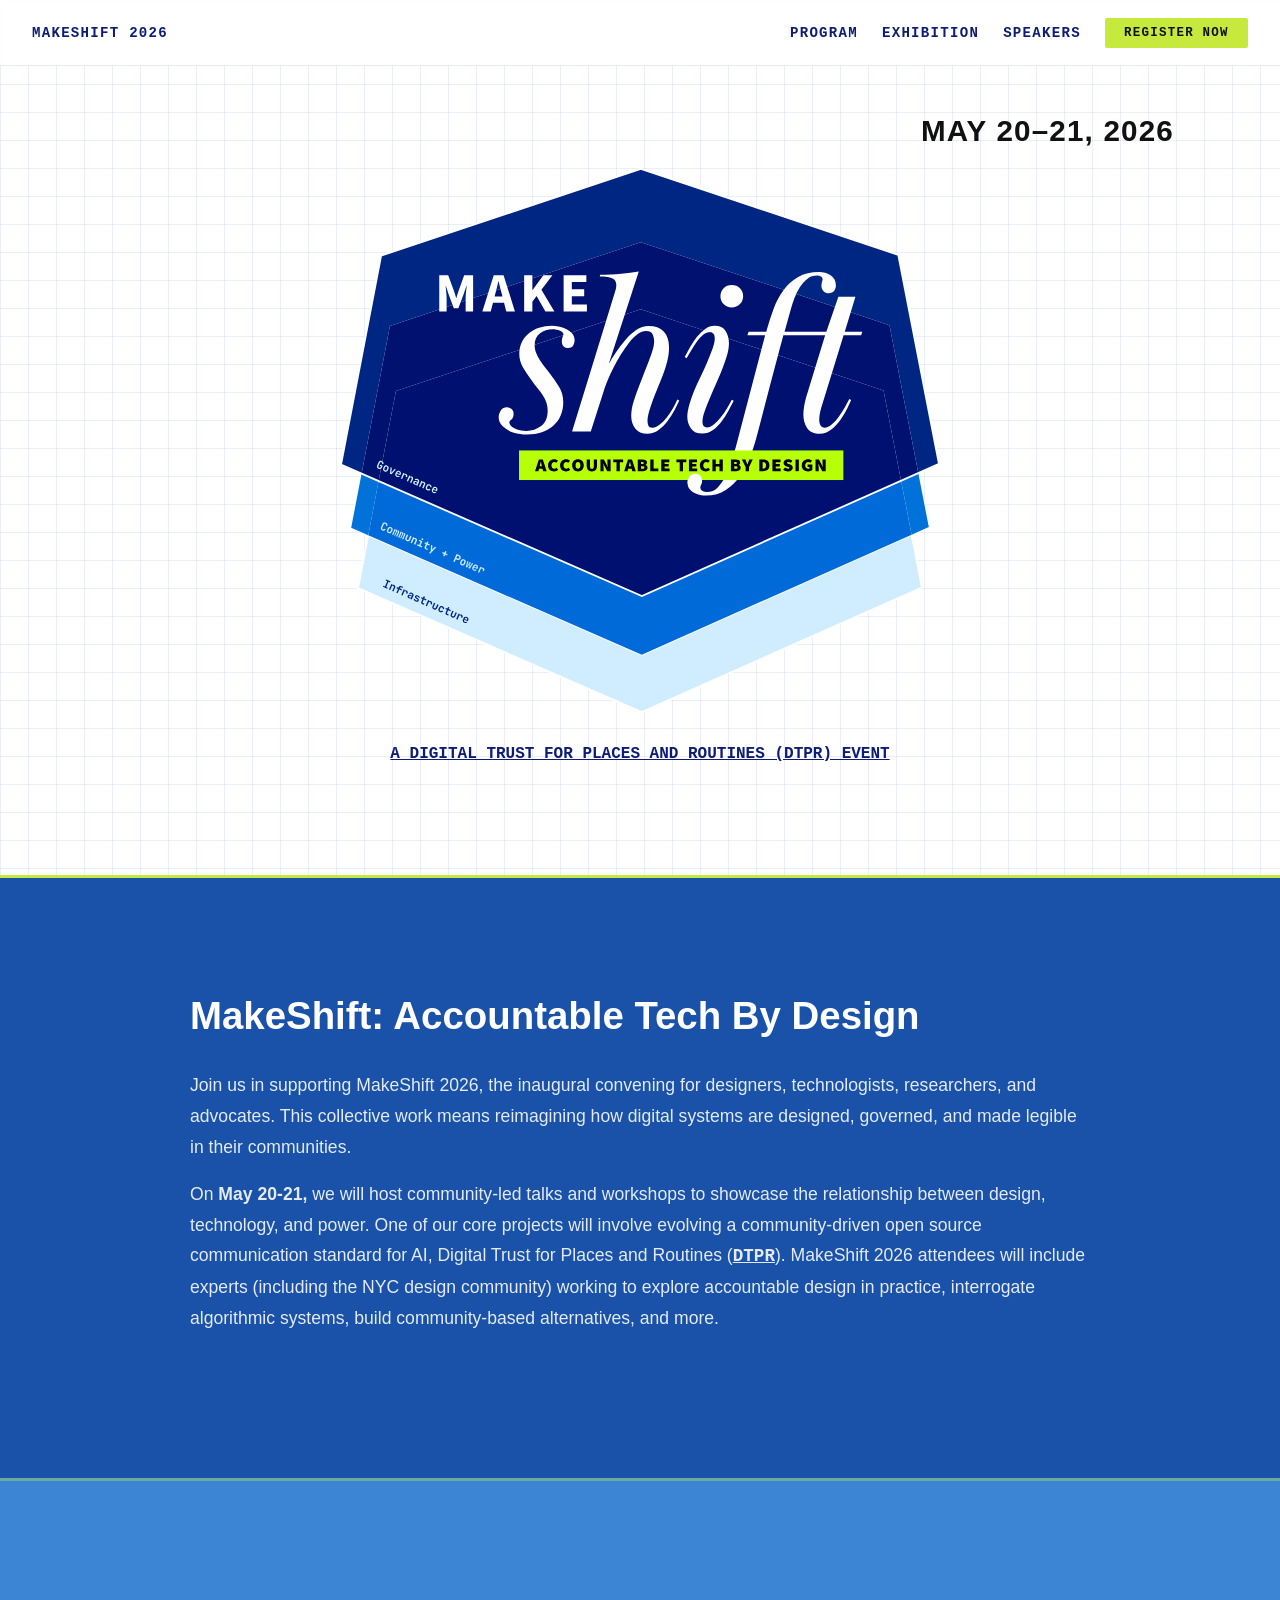
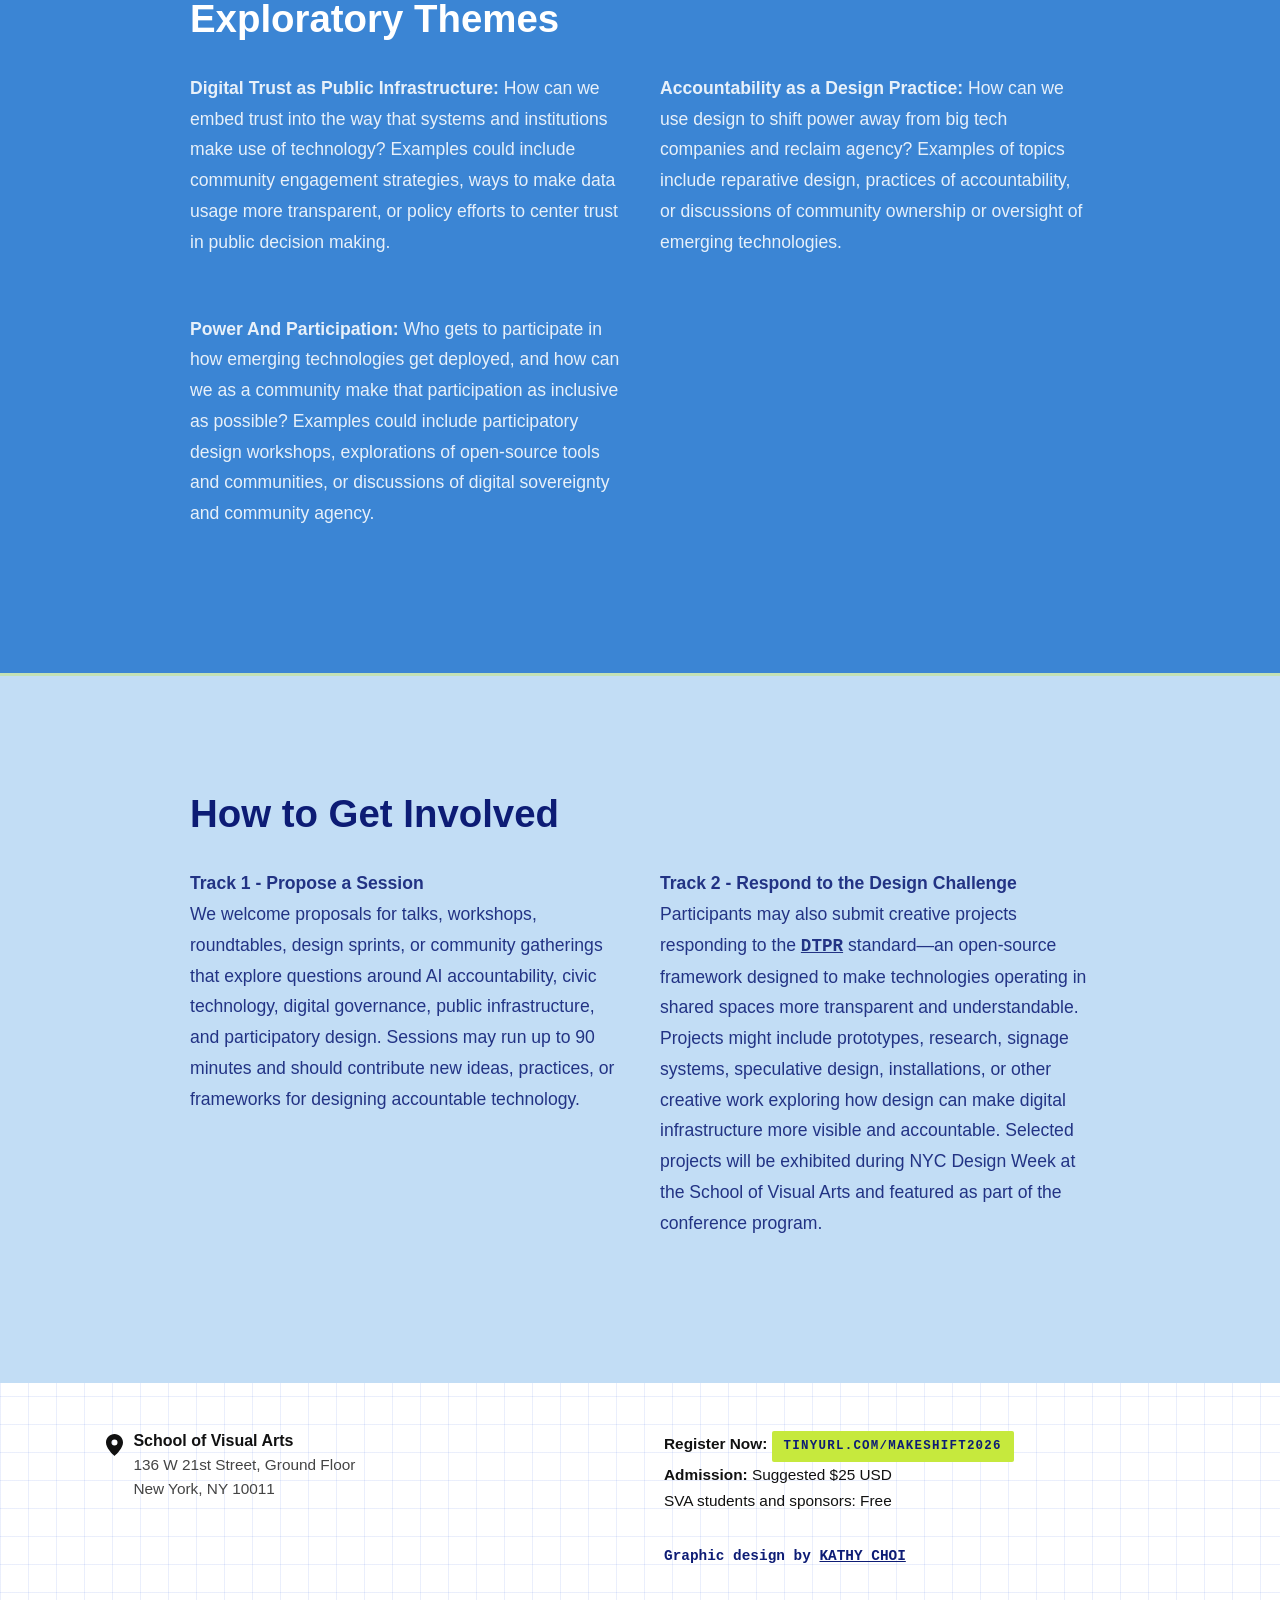
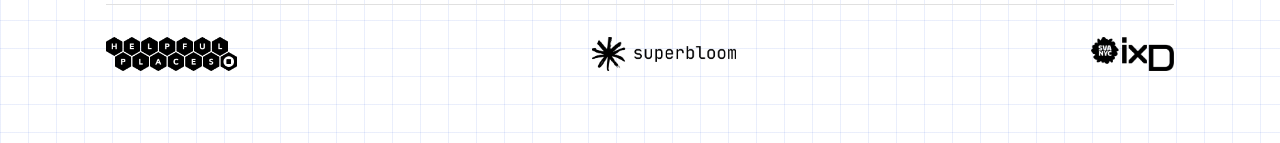
==== commit e5003554: "DTPR reference reference to DTPR on home page" ====
--- a/index.html
+++ b/index.html
@@ -24,7 +24,7 @@
             <a href="index.html" class="nav-brand">MakeShift 2026</a>
             <div class="nav-links">
                 <a class="nav-brand" href="program.html">Program</a>
-                <a class="nav-brand" href="showcase.html">Exhibition</a>
+                <a class="nav-brand" href="exhibition.html">Exhibition</a>
                 <a class="nav-brand" href="speakers.html">Speakers</a>
                 <a class="btn-register" href="https://luma.com/602z282n">Register Now</a>
             </div>
@@ -40,7 +40,9 @@
       <div class="badge-wrap">
         <img src="assets/makeshift_hexagon.svg"
              alt="MakeShift 2026 — Accountable Tech by Design conference poster">
+             <a href="https://dtpr.io">A Digital Trust for Places and Routines (DTPR) Event</a>
       </div>
+      
     </div>
 
   </div><!-- /page (hero) -->
--- a/style.css
+++ b/style.css
@@ -125,11 +125,17 @@
 .badge-wrap {
     width: 100%;
     max-width: 600px;
+    display:flex;
+    flex-direction:column;
+    align-items:center;
+    font-family: 'JetBrains Mono', 'Courier New', monospace;
+    font-weight:800
 }
 .badge-wrap img {
     width: 100%;
     height: auto;
     display: block;
+    margin-bottom:2rem;
 }
 
 /* ── INFO GRID ───────────────────────────── */
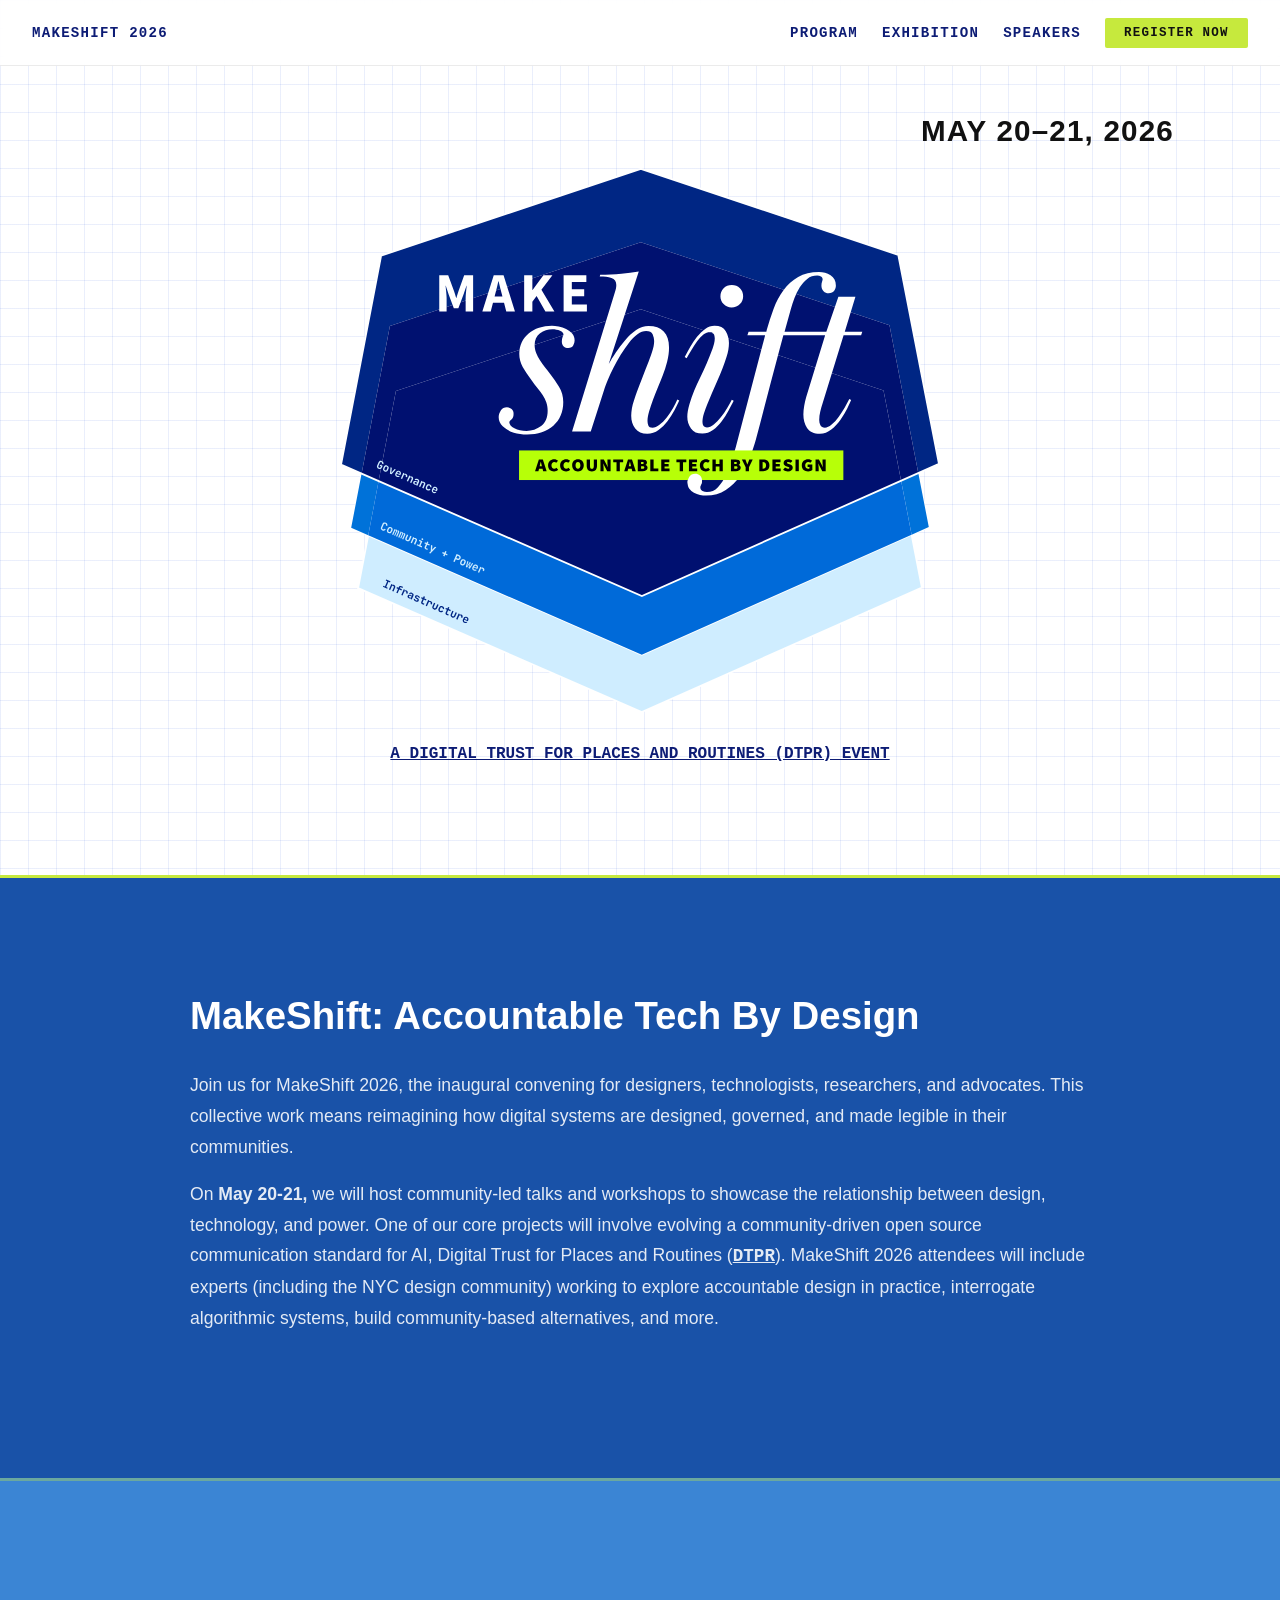
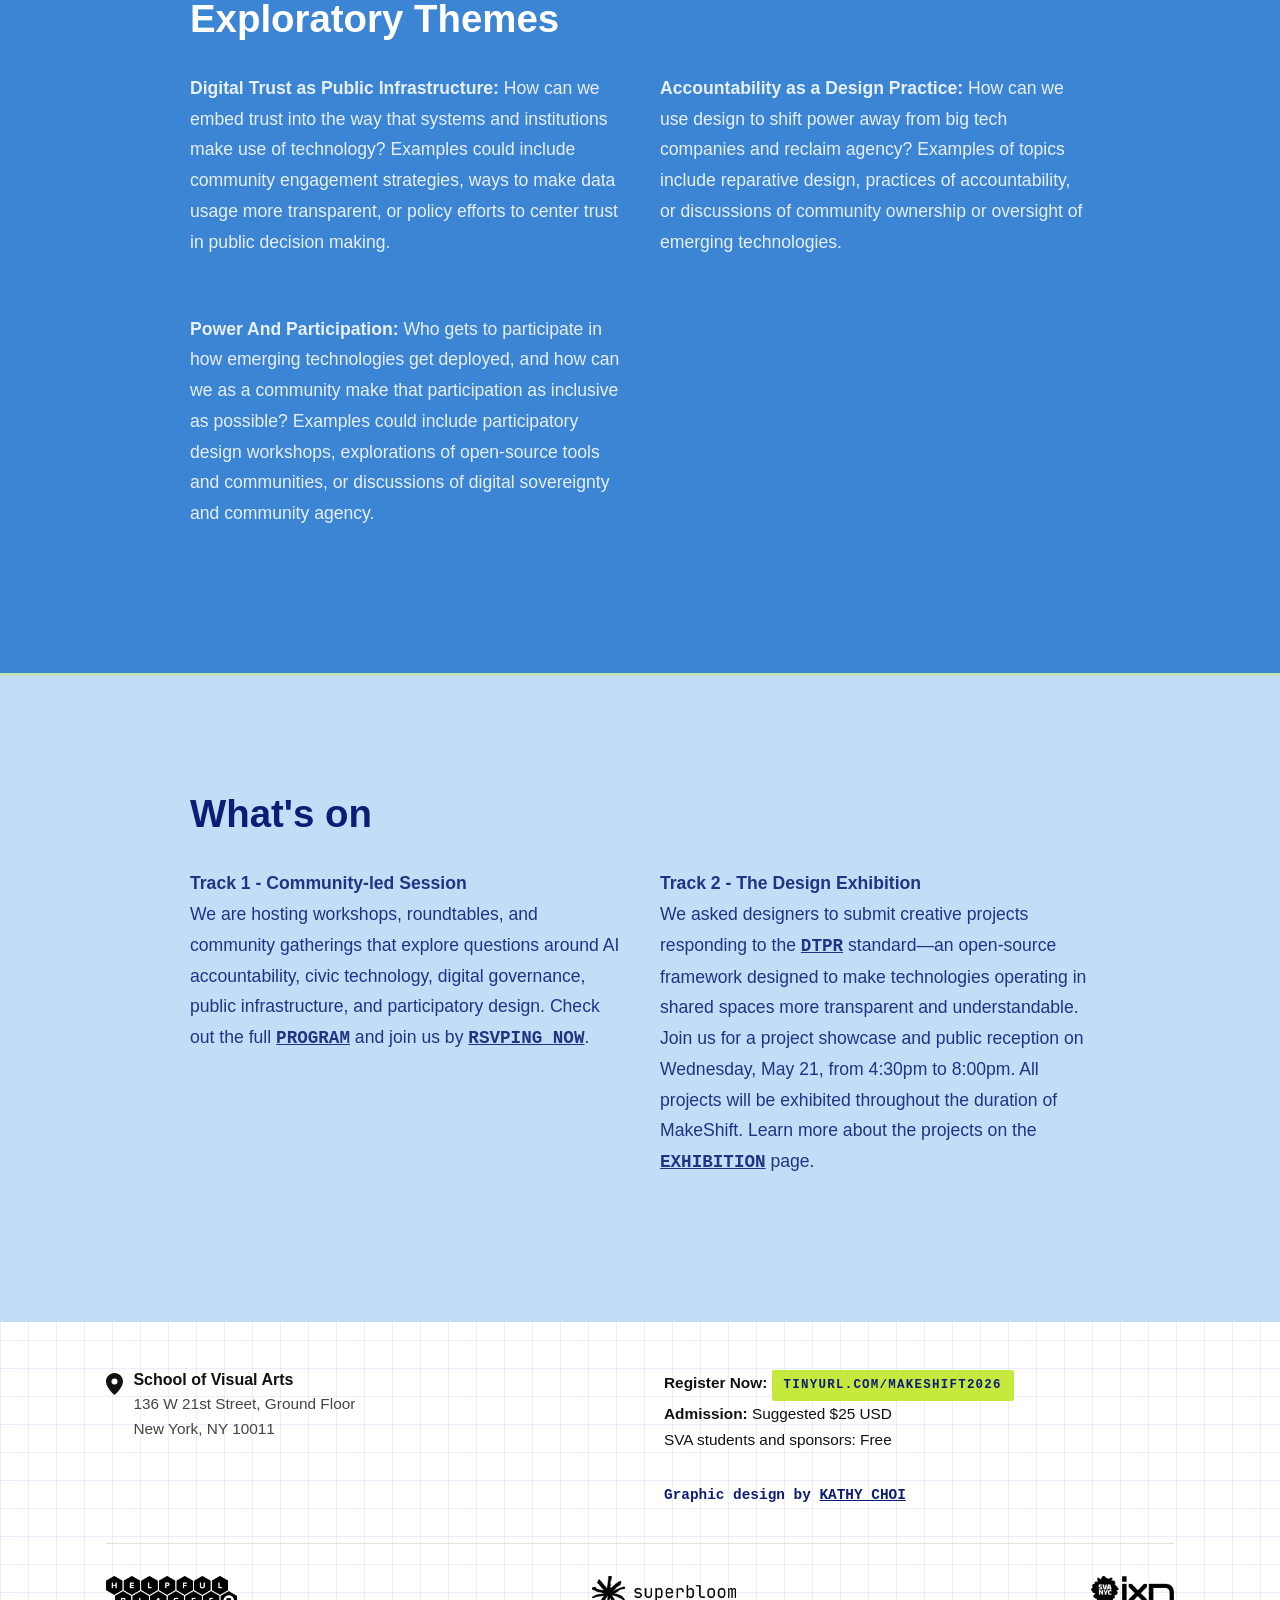
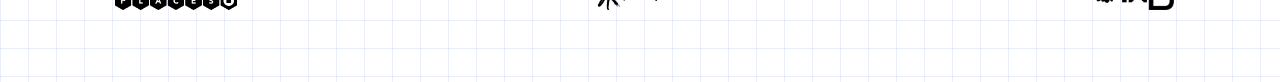
==== commit 3adf22fe: "Update index.html" ====
--- a/index.html
+++ b/index.html
@@ -54,7 +54,7 @@
       <p class="theme-label"></p>
       <h2 class="theme-title">MakeShift: Accountable Tech By Design</h2>
       <div >
-        <p>Join us in supporting MakeShift 2026, the inaugural convening for designers, technologists, researchers, and advocates. This collective work means reimagining how digital systems are designed, governed, and made legible in their communities.
+        <p>Join us for MakeShift 2026, the inaugural convening for designers, technologists, researchers, and advocates. This collective work means reimagining how digital systems are designed, governed, and made legible in their communities.
 
 
         </p>
@@ -82,16 +82,16 @@
   <section class="theme-block theme-pale">
     <div class="theme-inner">
       <p class="theme-label"></p>
-      <h2 class="theme-title">How to Get Involved</h2>
+      <h2 class="theme-title">What's on</h2>
       <div class="theme-cols">
-        <p><strong>Track 1 - Propose a Session</strong>
+        <p><strong>Track 1 - Community-led Session</strong>
 
-<br>We welcome proposals for talks, workshops, roundtables, design sprints, or community gatherings that explore questions around AI accountability, civic technology, digital governance, public infrastructure, and participatory design. Sessions may run up to 90 minutes and should contribute new ideas, practices, or frameworks for designing accountable technology.</p>
-        <p><strong>Track 2 - Respond to the Design Challenge</strong>
+<br>We are hosting workshops, roundtables, and community gatherings that explore questions around AI accountability, civic technology, digital governance, public infrastructure, and participatory design. Check out the full <a href="https://makeshift2026.dtpr.io/program">Program</a> and join us by <a href="https://luma.com/602z282n">RSVPing now</a>. </p>
+        <p><strong>Track 2 - The Design Exhibition</strong>
 
-<br>Participants may also submit creative projects responding to the <a href="https://dtpr.io">DTPR</a> standard—an open-source framework designed to make technologies operating in shared spaces more transparent and understandable.
+<br>We asked designers to submit creative projects responding to the <a href="https://dtpr.io">DTPR</a> standard—an open-source framework designed to make technologies operating in shared spaces more transparent and understandable.
 
-Projects might include prototypes, research, signage systems, speculative design, installations, or other creative work exploring how design can make digital infrastructure more visible and accountable. Selected projects will be exhibited during NYC Design Week at the School of Visual Arts and featured as part of the conference program.</p>
+Join us for a project showcase and public reception on Wednesday, May 21, from 4:30pm to 8:00pm. All projects will be exhibited throughout the duration of MakeShift. Learn more about the projects on the <a href="https://makeshift2026.dtpr.io/exhibition">Exhibition</a> page.</p>
       </div>
     </div>
   </section>
--- a/style.css
+++ b/style.css
@@ -368,7 +368,6 @@
     line-height:1.5;
     margin-bottom:1rem;
     font-weight:800;
-    text-transform:capitalize;
 }
 
 .expo-desc{
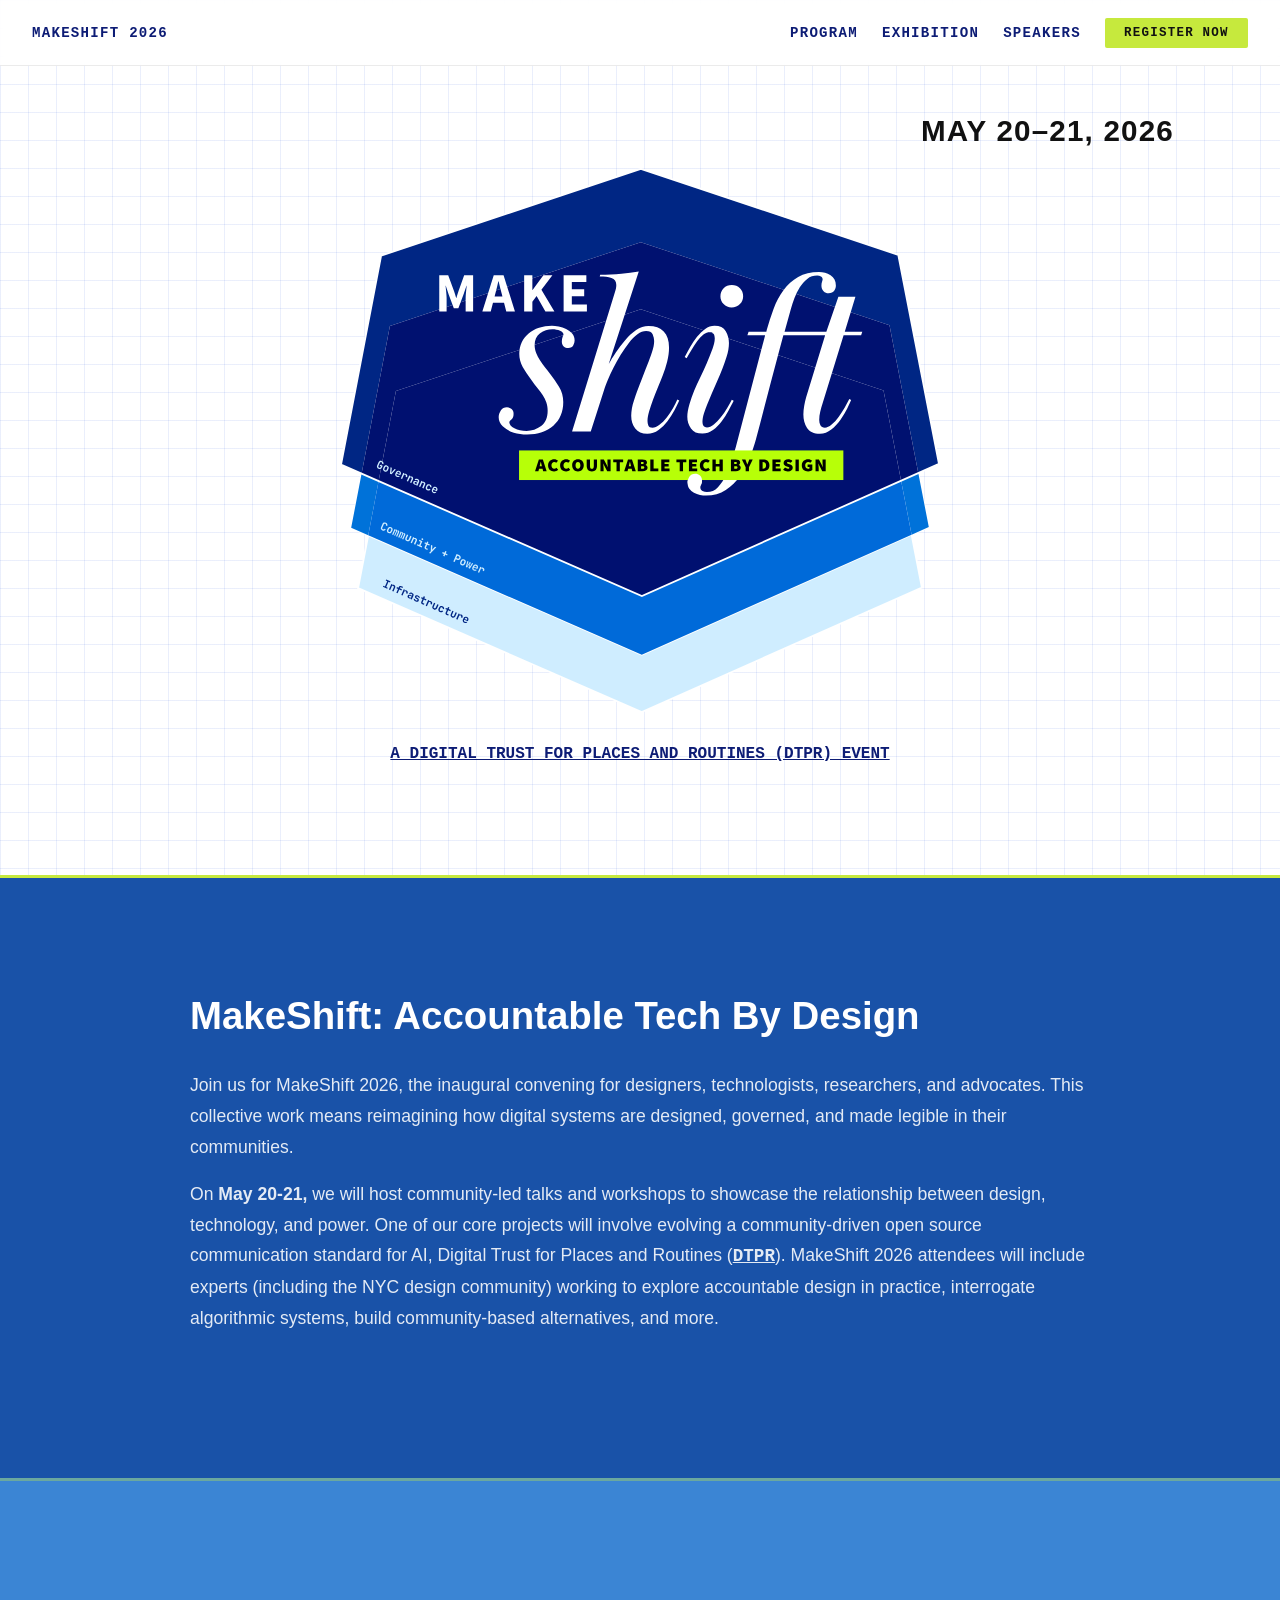
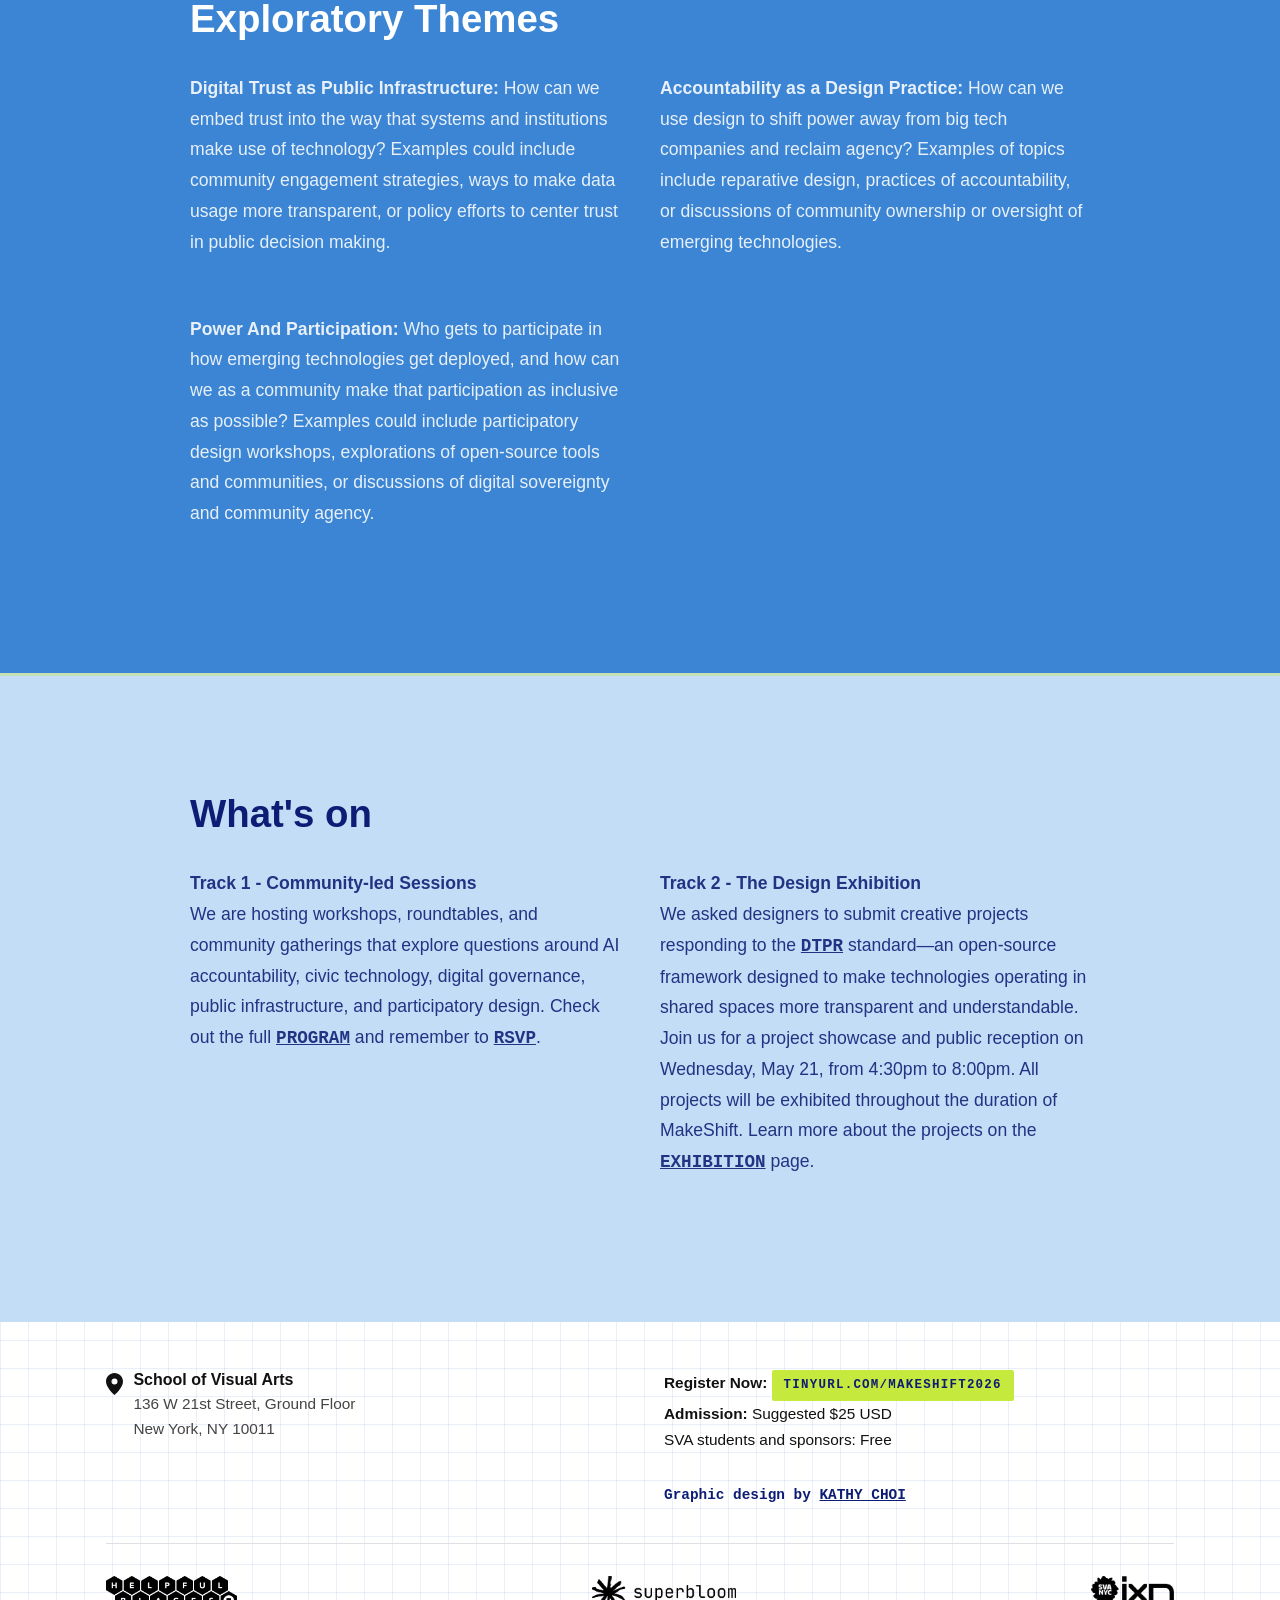
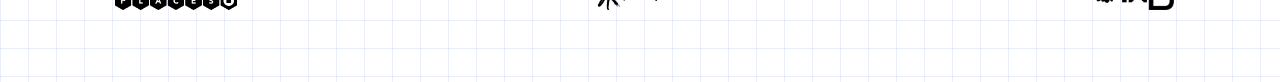
==== commit 4f96a3fd: "Update index.html" ====
--- a/index.html
+++ b/index.html
@@ -84,9 +84,9 @@
       <p class="theme-label"></p>
       <h2 class="theme-title">What's on</h2>
       <div class="theme-cols">
-        <p><strong>Track 1 - Community-led Session</strong>
+        <p><strong>Track 1 - Community-led Sessions</strong>
 
-<br>We are hosting workshops, roundtables, and community gatherings that explore questions around AI accountability, civic technology, digital governance, public infrastructure, and participatory design. Check out the full <a href="https://makeshift2026.dtpr.io/program">Program</a> and join us by <a href="https://luma.com/602z282n">RSVPing now</a>. </p>
+<br>We are hosting workshops, roundtables, and community gatherings that explore questions around AI accountability, civic technology, digital governance, public infrastructure, and participatory design. Check out the full <a href="https://makeshift2026.dtpr.io/program">Program</a> and remember to <a href="https://luma.com/602z282n">RSVP</a>. </p>
         <p><strong>Track 2 - The Design Exhibition</strong>
 
 <br>We asked designers to submit creative projects responding to the <a href="https://dtpr.io">DTPR</a> standard—an open-source framework designed to make technologies operating in shared spaces more transparent and understandable.
